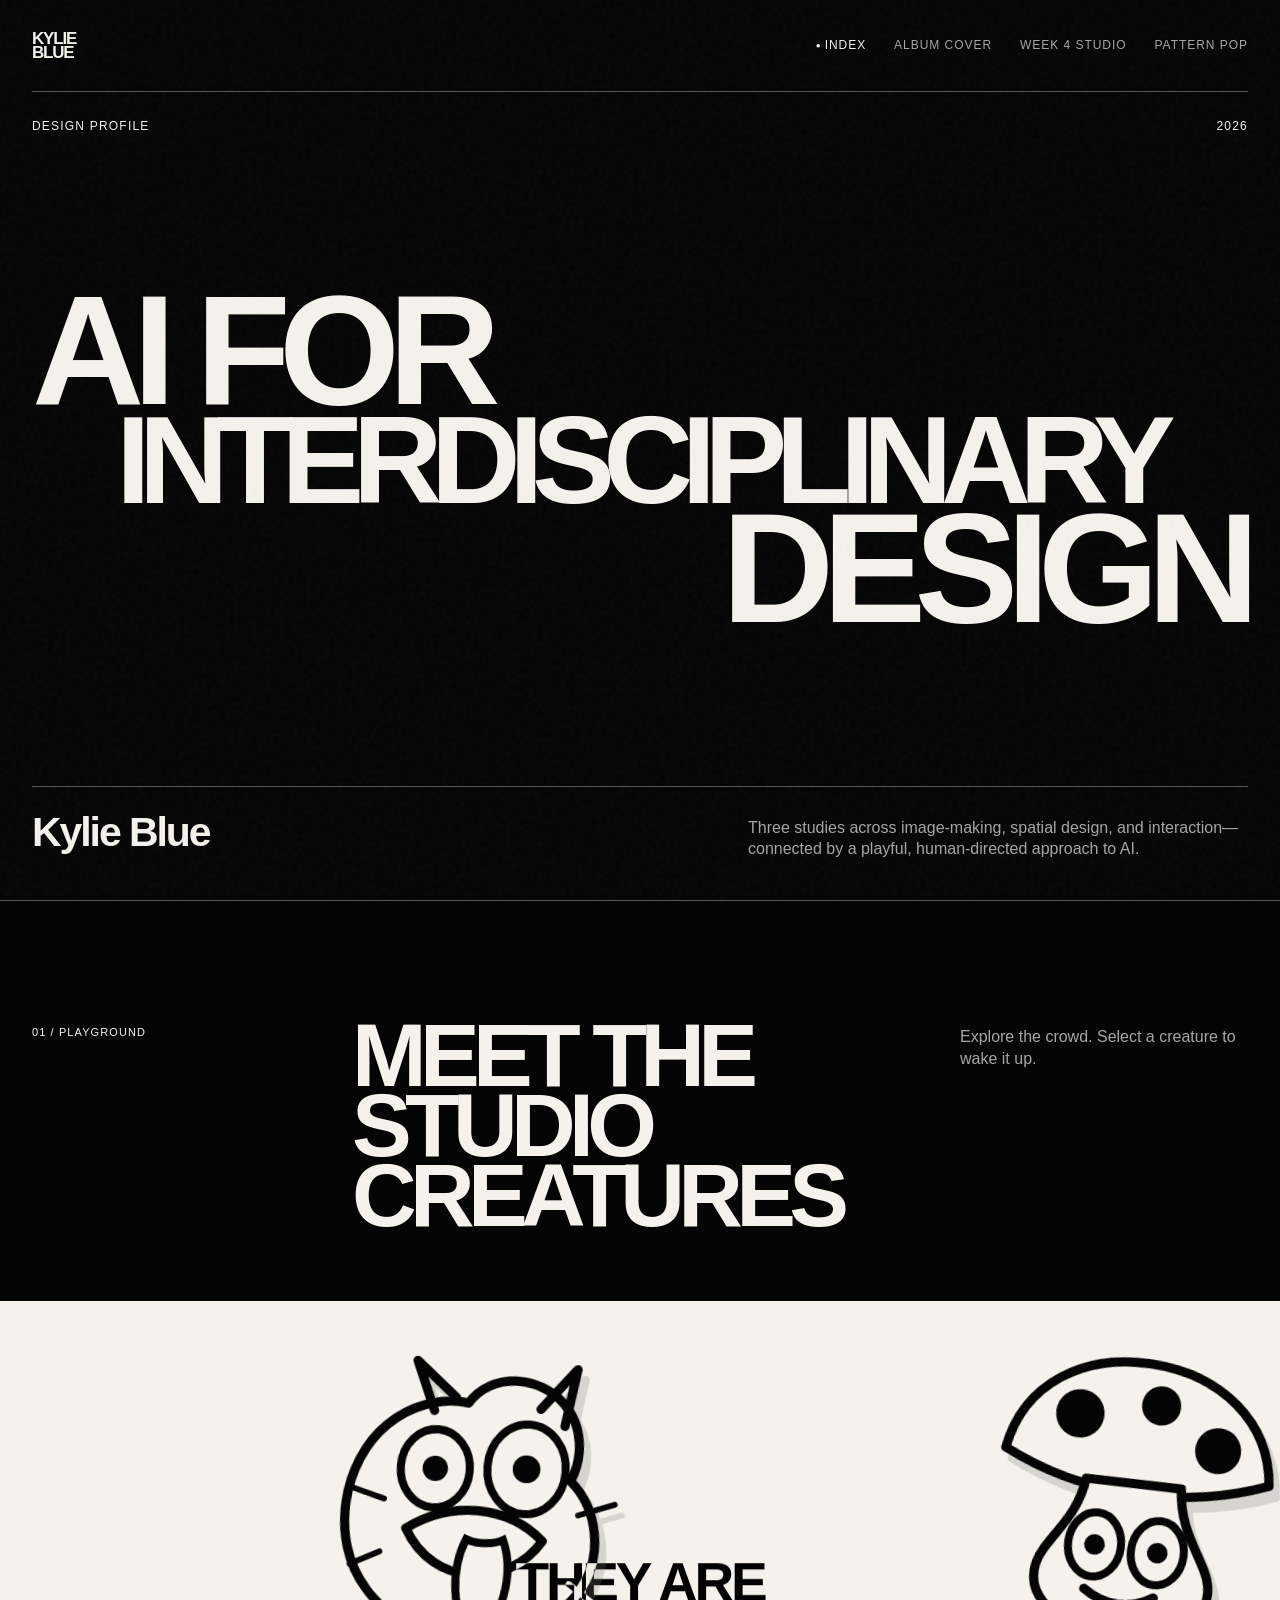
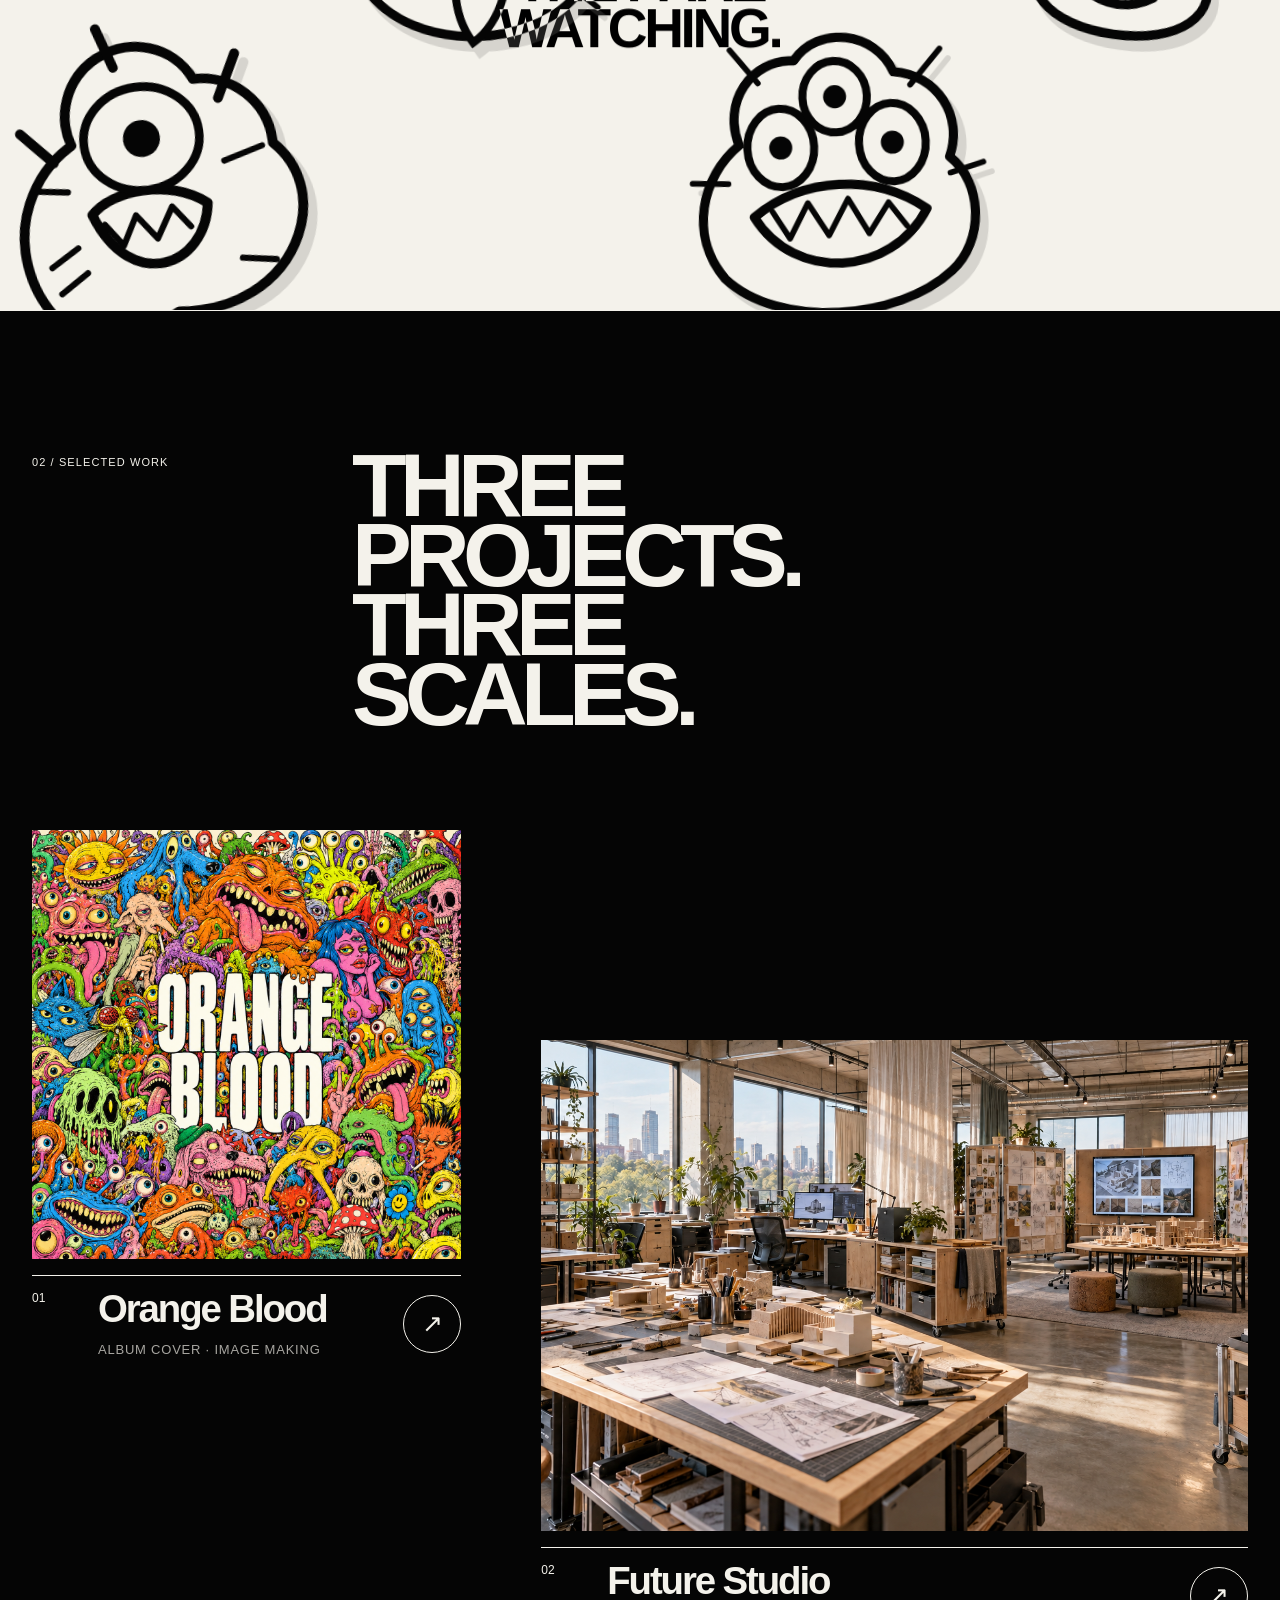
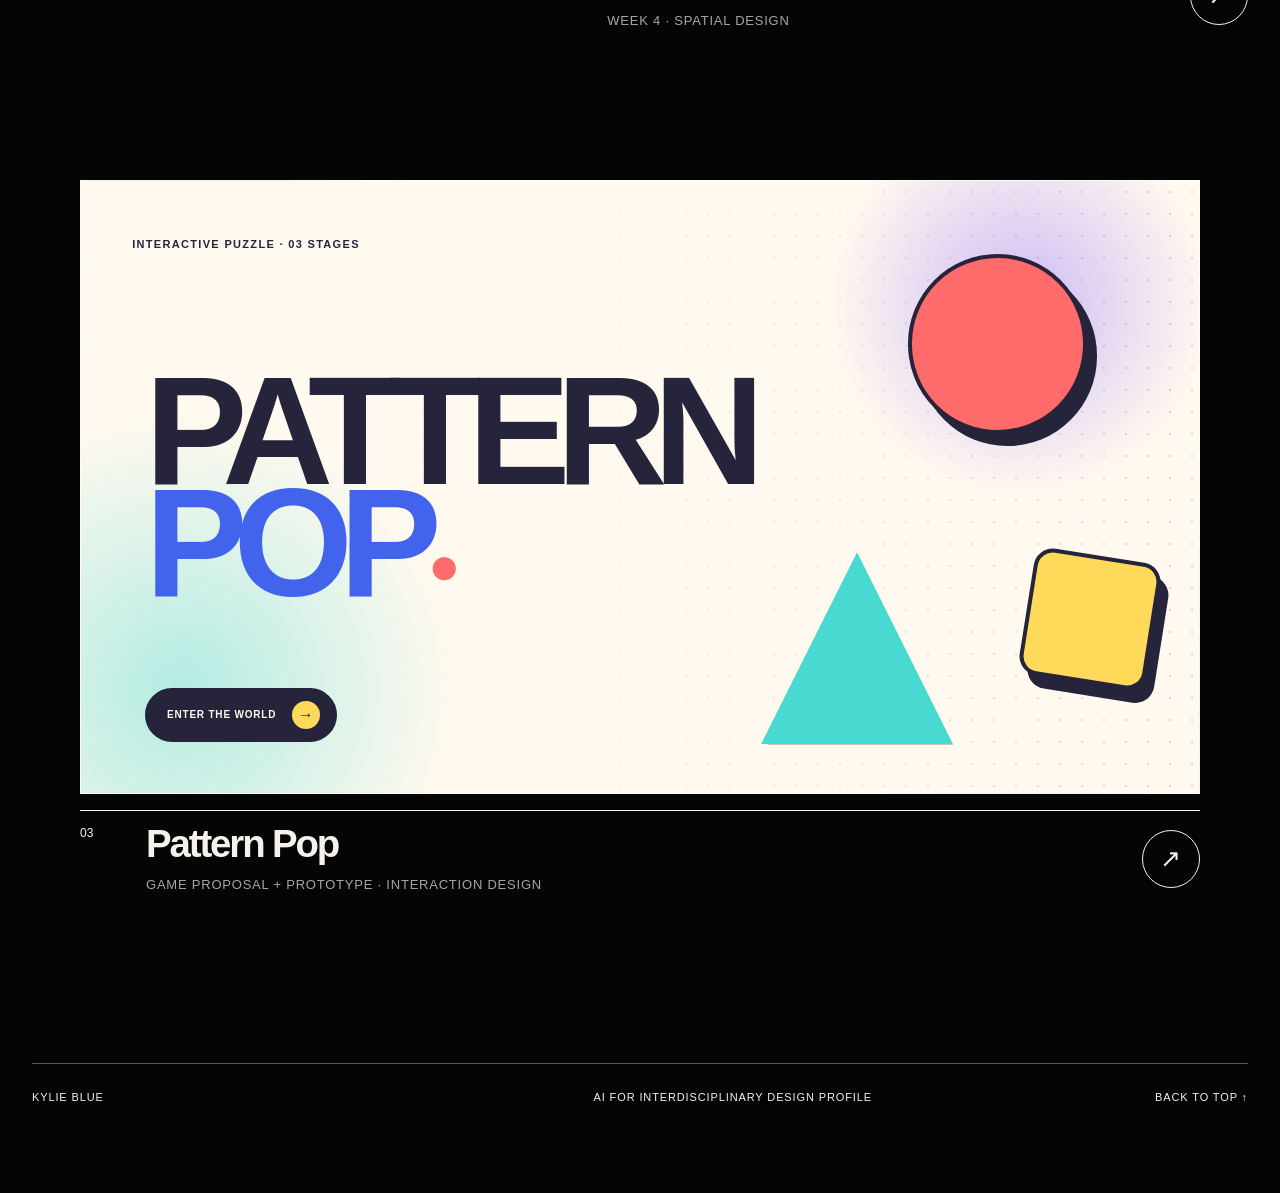
==== index.html @ bd8d3dbe "Publish portfolio website" ====
<!doctype html>
<html lang="en">
  <head>
    <meta charset="UTF-8" />
    <meta name="viewport" content="width=device-width, initial-scale=1.0" />
    <meta name="description" content="Kylie Blue — AI for Interdisciplinary Design Profile." />
    <title>Kylie Blue — AI for Interdisciplinary Design Profile</title>
    <link rel="stylesheet" href="styles.css" />
    <script src="script.js" defer></script>
  </head>
  <body class="home-page">
    <a class="skip-link" href="#main">Skip to content</a>
    <header class="site-header">
      <a class="wordmark" href="index.html" aria-label="Kylie Blue, home">
        <span>KYLIE</span><span>BLUE</span>
      </a>
      <nav class="site-nav" aria-label="Primary navigation">
        <a class="active" href="index.html">Index</a>
        <a href="album.html">Album cover</a>
        <a href="studio.html">Week 4 studio</a>
        <a href="pattern-pop/proposal.html">Pattern Pop</a>
      </nav>
    </header>

    <main id="main">
      <section class="home-hero page-shell" aria-labelledby="home-title">
        <div class="eyebrow"><span>Design profile</span><span>2026</span></div>
        <h1 id="home-title">
          <span>AI FOR</span>
          <span>INTERDISCIPLINARY</span>
          <span>DESIGN</span>
        </h1>
        <div class="hero-footer">
          <p class="display-name">Kylie Blue</p>
          <p class="hero-intro">Three studies across image-making, spatial design, and interaction—connected by a playful, human-directed approach to AI.</p>
        </div>
      </section>

      <section class="monster-section" aria-labelledby="monster-title">
        <div class="section-heading page-shell">
          <p class="section-number">01 / PLAYGROUND</p>
          <h2 id="monster-title">MEET THE<br />STUDIO CREATURES</h2>
          <p>Explore the crowd. Select a creature to wake it up.</p>
        </div>

        <div class="monster-stage" data-monster-stage>
          <p class="monster-message" aria-live="polite">THEY ARE WATCHING.</p>

          <button class="monster monster-one" type="button" data-message="COLOR LIVES INSIDE THE WORK." aria-label="Wake the one-eyed shaggy monster">
            <svg viewBox="0 0 280 290" role="img" aria-hidden="true">
              <path class="monster-fill" d="M52 251c-19-26-24-64-9-95 9-18 20-31 40-42-8-25 3-54 29-67 29-14 64-2 76 27 31 0 58 26 57 60 19 20 24 49 10 77-19 38-62 54-104 48-37 19-76 15-99-8Z"/>
              <path class="monster-line" d="M52 251c-19-26-24-64-9-95 9-18 20-31 40-42-8-25 3-54 29-67 29-14 64-2 76 27 31 0 58 26 57 60 19 20 24 49 10 77-19 38-62 54-104 48-37 19-76 15-99-8Z"/>
              <path class="monster-line" d="M67 126 43 99M206 92l18-34M125 56 115 23M92 172c18-18 66-21 94 3-8 50-71 66-94-3Z"/>
              <ellipse class="eye-white" cx="140" cy="116" rx="47" ry="42"/>
              <circle class="eye-pupil" cx="140" cy="116" r="15"/>
              <path class="monster-line teeth" d="m101 181 13 19 13-23 15 21 15-24 13 18"/>
              <path class="monster-line texture" d="m54 210 23-13m-18 35 23-14m126 5 27 5M75 151l-24-4m153-4 32-8"/>
            </svg>
          </button>

          <button class="monster monster-two" type="button" data-message="THE DESIGNER STILL DECIDES." aria-label="Wake the long-tongued monster">
            <svg viewBox="0 0 300 300" role="img" aria-hidden="true">
              <path class="monster-fill" d="M58 236c-36-40-29-109 6-143 18-18 44-28 69-25 17-28 59-30 83-6 18 18 20 45 11 66 26 22 34 63 16 94-31 53-139 69-185 14Z"/>
              <path class="monster-line" d="M58 236c-36-40-29-109 6-143 18-18 44-28 69-25 17-28 59-30 83-6 18 18 20 45 11 66 26 22 34 63 16 94-31 53-139 69-185 14Z"/>
              <path class="monster-line" d="M104 77 86 35l36 29M196 68l29-37-7 50"/>
              <ellipse class="eye-white" cx="109" cy="127" rx="30" ry="34"/>
              <ellipse class="eye-white" cx="188" cy="121" rx="34" ry="39"/>
              <circle class="eye-pupil" cx="109" cy="127" r="11"/>
              <circle class="eye-pupil" cx="188" cy="121" r="12"/>
              <path class="monster-line" d="M88 181c38-28 87-27 119 1-25 43-91 49-119-1Z"/>
              <path class="tongue" d="M141 186c10 4 25 2 32-2 13 29 5 71-18 91-22-24-25-62-14-89Z"/>
              <path class="monster-line texture" d="m67 157-27-7m196 7 31-12M67 203l-25 13m191 1 27 18"/>
            </svg>
          </button>

          <button class="monster monster-three" type="button" data-message="LOOK CLOSER. THEN LOOK AGAIN." aria-label="Wake the three-eyed monster">
            <svg viewBox="0 0 300 300" role="img" aria-hidden="true">
              <path class="monster-fill" d="M47 236C17 197 31 146 65 121 52 83 79 47 116 50c23-30 72-22 86 14 38 4 59 42 45 76 28 25 26 75-3 99-49 41-153 43-197-3Z"/>
              <path class="monster-line" d="M47 236C17 197 31 146 65 121 52 83 79 47 116 50c23-30 72-22 86 14 38 4 59 42 45 76 28 25 26 75-3 99-49 41-153 43-197-3Z"/>
              <ellipse class="eye-white" cx="101" cy="125" rx="29" ry="34"/>
              <ellipse class="eye-white" cx="198" cy="125" rx="29" ry="34"/>
              <ellipse class="eye-white" cx="150" cy="83" rx="28" ry="31"/>
              <circle class="eye-pupil" cx="101" cy="125" r="10"/>
              <circle class="eye-pupil" cx="198" cy="125" r="10"/>
              <circle class="eye-pupil" cx="150" cy="83" r="10"/>
              <path class="monster-line" d="M75 184c44-33 106-33 150 0-34 58-118 58-150 0Z"/>
              <path class="monster-line teeth" d="m91 180 14 24 17-30 17 29 18-31 17 31 18-26 15 21"/>
              <path class="monster-line texture" d="m54 154-31-2m224 2 29-8M84 68 61 38m155 38 27-30"/>
            </svg>
          </button>

          <button class="monster monster-four" type="button" data-message="MAKE ROOM FOR STRANGE IDEAS." aria-label="Wake the smiling mushroom monster">
            <svg viewBox="0 0 300 300" role="img" aria-hidden="true">
              <path class="monster-fill" d="M35 126C43 68 92 36 151 37c60 1 108 35 115 91-40 17-80 23-116 22-40 1-77-7-115-24Z"/>
              <path class="monster-line" d="M35 126C43 68 92 36 151 37c60 1 108 35 115 91-40 17-80 23-116 22-40 1-77-7-115-24Z"/>
              <path class="monster-fill" d="M108 143c-3 30-17 45-28 65-20 37 13 66 70 66s91-29 70-66c-12-21-26-37-29-67Z"/>
              <path class="monster-line" d="M108 143c-3 30-17 45-28 65-20 37 13 66 70 66s91-29 70-66c-12-21-26-37-29-67Z"/>
              <ellipse class="eye-white" cx="123" cy="199" rx="23" ry="28"/>
              <ellipse class="eye-white" cx="178" cy="199" rx="23" ry="28"/>
              <circle class="eye-pupil" cx="123" cy="199" r="9"/>
              <circle class="eye-pupil" cx="178" cy="199" r="9"/>
              <path class="monster-line" d="M119 238c20 13 42 13 61 0"/>
              <circle class="spot" cx="95" cy="88" r="21"/><circle class="spot" cx="164" cy="72" r="17"/><circle class="spot" cx="218" cy="104" r="20"/>
            </svg>
          </button>
        </div>
      </section>

      <section class="projects-section page-shell" aria-labelledby="projects-title">
        <div class="section-heading projects-heading">
          <p class="section-number">02 / SELECTED WORK</p>
          <h2 id="projects-title">THREE PROJECTS.<br />THREE SCALES.</h2>
        </div>

        <div class="project-list">
          <a class="project-card album-card" href="album.html">
            <div class="project-image-wrap square">
              <img src="orange-blood-album-cover.png" alt="Orange Blood album cover filled with colorful illustrated monsters" />
            </div>
            <div class="project-meta">
              <span>01</span>
              <h3>Orange Blood</h3>
              <p>Album cover · Image making</p>
              <span class="round-arrow" aria-hidden="true">↗</span>
            </div>
          </a>

          <a class="project-card studio-card" href="studio.html">
            <div class="project-image-wrap landscape">
              <img src="future-space/renders/05_future_studio_concept-no-people.png" alt="Sunlit interdisciplinary design studio with worktables, models, and movable boards" />
            </div>
            <div class="project-meta">
              <span>02</span>
              <h3>Future Studio</h3>
              <p>Week 4 · Spatial design</p>
              <span class="round-arrow" aria-hidden="true">↗</span>
            </div>
          </a>

          <a class="project-card pattern-card" href="pattern-pop/proposal.html">
            <div class="project-image-wrap pattern-preview" role="img" aria-label="Pattern Pop browser game with colorful geometric shapes">
              <span class="preview-kicker">Interactive puzzle · 03 stages</span>
              <strong><span>PATTERN</span><span>POP<i>●</i></span></strong>
              <span class="preview-shape preview-circle" aria-hidden="true"></span>
              <span class="preview-shape preview-triangle" aria-hidden="true"></span>
              <span class="preview-shape preview-square" aria-hidden="true"></span>
              <span class="preview-enter">Enter the world <i aria-hidden="true">→</i></span>
            </div>
            <div class="project-meta">
              <span>03</span>
              <h3>Pattern Pop</h3>
              <p>Game proposal + prototype · Interaction design</p>
              <span class="round-arrow" aria-hidden="true">↗</span>
            </div>
          </a>
        </div>
      </section>
    </main>

    <footer class="site-footer page-shell">
      <p>KYLIE BLUE</p>
      <p>AI FOR INTERDISCIPLINARY DESIGN PROFILE</p>
      <a href="#main">BACK TO TOP ↑</a>
    </footer>
  </body>
</html>
---- styles.css ----
:root {
  --black: #050505;
  --white: #f4f2eb;
  --line: rgba(244, 242, 235, 0.35);
  --muted: rgba(244, 242, 235, 0.68);
  --page: min(1500px, calc(100vw - 64px));
  --ease: cubic-bezier(0.22, 1, 0.36, 1);
}

* { box-sizing: border-box; }
html { scroll-behavior: smooth; background: var(--black); }
body {
  margin: 0;
  background: var(--black);
  color: var(--white);
  font-family: Arial, Helvetica, sans-serif;
  font-size: 16px;
  line-height: 1.35;
  overflow-x: hidden;
}
body::before {
  content: "";
  position: fixed;
  inset: 0;
  opacity: 0.05;
  pointer-events: none;
  z-index: 100;
  background-image: url("data:image/svg+xml,%3Csvg viewBox='0 0 220 220' xmlns='http://www.w3.org/2000/svg'%3E%3Cfilter id='n'%3E%3CfeTurbulence type='fractalNoise' baseFrequency='.9' numOctaves='3' stitchTiles='stitch'/%3E%3C/filter%3E%3Crect width='100%25' height='100%25' filter='url(%23n)' opacity='.7'/%3E%3C/svg%3E");
}
img, video { display: block; width: 100%; }
a { color: inherit; }
button { font: inherit; }
figure { margin: 0; }
.page-shell { width: var(--page); margin-inline: auto; }
.skip-link { position: fixed; left: 12px; top: -80px; background: var(--white); color: var(--black); padding: 12px 16px; z-index: 1000; }
.skip-link:focus { top: 12px; }

.site-header {
  position: relative;
  z-index: 20;
  width: var(--page);
  margin: 0 auto;
  min-height: 92px;
  display: flex;
  align-items: center;
  justify-content: space-between;
  border-bottom: 1px solid var(--line);
}
.wordmark { display: inline-flex; flex-direction: column; font-size: 17px; line-height: 0.78; font-weight: 900; letter-spacing: -0.07em; text-decoration: none; }
.site-nav { display: flex; gap: 28px; }
.site-nav a { color: var(--muted); font-size: 12px; letter-spacing: 0.08em; text-transform: uppercase; text-decoration: none; transition: color 180ms ease; }
.site-nav a:hover, .site-nav a:focus-visible, .site-nav a.active { color: var(--white); }
.site-nav a.active::before { content: "● "; font-size: 8px; vertical-align: 1px; }

.eyebrow { display: flex; justify-content: space-between; font-size: 12px; letter-spacing: 0.1em; text-transform: uppercase; }
.home-hero { min-height: calc(100vh - 92px); padding: 26px 0 40px; display: flex; flex-direction: column; justify-content: space-between; }
.home-hero h1, .project-hero h1, .section-heading h2, .project-text h2 {
  font-family: "Arial Narrow", "Helvetica Neue", Arial, sans-serif;
  font-stretch: condensed;
  font-weight: 900;
  letter-spacing: -0.075em;
  line-height: 0.78;
  margin: 0;
  text-transform: uppercase;
}
.home-hero h1 { font-size: clamp(74px, 12.15vw, 186px); margin: auto 0; }
.home-hero h1 span { display: block; }
.home-hero h1 span:nth-child(2) { font-size: .80em; text-align: center; }
.home-hero h1 span:nth-child(3) { text-align: right; }
.hero-footer { display: grid; grid-template-columns: 1fr 1fr; align-items: end; gap: 32px; border-top: 1px solid var(--line); padding-top: 18px; }
.display-name { margin: 0; font-size: clamp(29px, 3.2vw, 52px); font-weight: 700; letter-spacing: -0.05em; }
.hero-intro { max-width: 500px; justify-self: end; margin: 0; color: var(--muted); font-size: 16px; }

.monster-section { border-top: 1px solid var(--line); padding-top: 120px; }
.section-heading { display: grid; grid-template-columns: 1fr 2fr 1fr; gap: 32px; align-items: start; margin-bottom: 70px; }
.section-number { margin: 4px 0 0; font-size: 11px; letter-spacing: 0.1em; text-transform: uppercase; }
.section-heading h2, .project-text h2 { font-size: clamp(52px, 7vw, 112px); }
.section-heading > p:last-child { color: var(--muted); margin: 5px 0 0; max-width: 280px; }
.monster-stage {
  position: relative;
  min-height: 610px;
  background: var(--white);
  color: var(--black);
  overflow: hidden;
  border-block: 1px solid var(--white);
}
.monster-message {
  position: absolute;
  z-index: 5;
  inset: 50% auto auto 50%;
  transform: translate(-50%, -50%);
  margin: 0;
  font-size: clamp(26px, 4.3vw, 70px);
  line-height: 0.85;
  max-width: 540px;
  text-align: center;
  font-weight: 900;
  letter-spacing: -0.06em;
  pointer-events: none;
  mix-blend-mode: difference;
  color: var(--white);
}
.monster {
  position: absolute;
  width: min(27vw, 360px);
  padding: 0;
  border: 0;
  background: none;
  color: var(--black);
  cursor: pointer;
  transform: translate3d(var(--monster-x, 0px), var(--monster-y, 0px), 0) rotate(var(--rot, 0deg));
  transition: transform 500ms var(--ease), filter 250ms ease;
}
.monster svg { overflow: visible; filter: drop-shadow(8px 10px 0 rgba(0,0,0,.12)); }
.monster-fill { fill: var(--white); }
.monster-line { fill: none; stroke: var(--black); stroke-width: 8; stroke-linecap: round; stroke-linejoin: round; }
.texture { stroke-width: 5; }
.teeth { stroke-width: 5; }
.eye-white { fill: var(--white); stroke: var(--black); stroke-width: 7; }
.eye-pupil { fill: var(--black); transform-box: fill-box; transform-origin: center; transform: translate(var(--pupil-x, 0px), var(--pupil-y, 0px)); transition: transform 120ms linear; }
.tongue { fill: var(--white); stroke: var(--black); stroke-width: 7; }
.spot { fill: var(--black); }
.monster:hover, .monster:focus-visible { filter: invert(1); outline: 0; transform: translate3d(var(--monster-x, 0px), calc(var(--monster-y, 0px) - 10px), 0) rotate(0); }
.monster.is-awake { animation: monster-shake 420ms ease; }
.monster-one { left: -2%; bottom: -8%; --rot: -8deg; }
.monster-two { left: 24%; top: 4%; --rot: 5deg; }
.monster-three { right: 21%; bottom: -7%; --rot: -3deg; }
.monster-four { right: -2%; top: 3%; --rot: 8deg; }
@keyframes monster-shake { 0%,100% { scale: 1; } 30% { scale: 1.08; } 60% { scale: .96; } }

.projects-section { padding-top: 140px; }
.projects-heading { margin-bottom: 100px; }
.project-list { display: grid; grid-template-columns: 0.82fr 1.35fr; gap: 80px; align-items: start; }
.project-card { display: block; text-decoration: none; }
.project-card.studio-card { margin-top: 210px; }
.project-card.pattern-card { grid-column: 1 / -1; width: min(100%, 1120px); margin: 70px auto 0; }
.project-image-wrap { overflow: hidden; background: #111; }
.project-image-wrap.square { aspect-ratio: 1; }
.project-image-wrap.landscape { aspect-ratio: 1.44; }
.project-image-wrap img { height: 100%; object-fit: cover; transition: transform 800ms var(--ease), filter 400ms ease; }
.project-card:hover img, .project-card:focus-visible img { transform: scale(1.035); }
.project-card:focus-visible { outline: 2px solid var(--white); outline-offset: 8px; }
.project-meta { display: grid; grid-template-columns: 48px 1fr auto; gap: 12px 18px; align-items: center; border-top: 1px solid var(--white); padding-top: 14px; margin-top: 16px; }
.project-meta > span:first-child { grid-row: span 2; align-self: start; font-size: 12px; }
.project-meta h3 { margin: 0; font-size: clamp(26px, 3vw, 48px); letter-spacing: -0.055em; line-height: 1; }
.project-meta p { grid-column: 2; margin: 0; color: var(--muted); font-size: 13px; text-transform: uppercase; letter-spacing: .06em; }
.round-arrow { grid-column: 3; grid-row: 1 / 3; display: grid; place-items: center; width: 58px; height: 58px; border: 1px solid var(--white); border-radius: 50%; font-size: 25px; transition: background 180ms, color 180ms; }
.project-card:hover .round-arrow { background: var(--white); color: var(--black); }
.pattern-preview {
  position: relative;
  min-height: clamp(390px, 48vw, 650px);
  padding: clamp(28px, 4vw, 62px);
  color: #25243a;
  background:
    radial-gradient(circle at 84% 20%, rgba(185, 160, 248, .7), transparent 18%),
    radial-gradient(circle at 9% 83%, rgba(72, 218, 208, .42), transparent 24%),
    #fff9ef;
  border: 1px solid rgba(255,255,255,.4);
  isolation: isolate;
}
.pattern-preview::after { content: ""; position: absolute; inset: 0; z-index: -1; opacity: .16; background-image: radial-gradient(#25243a 1.5px, transparent 1.5px); background-size: 22px 22px; mask-image: linear-gradient(90deg, transparent 25%, #000 100%); }
.preview-kicker { position: relative; z-index: 2; font-size: 11px; font-weight: 800; letter-spacing: .12em; text-transform: uppercase; }
.pattern-preview strong { position: absolute; z-index: 2; left: clamp(28px, 5vw, 72px); top: 50%; transform: translateY(-50%); font-family: "Arial Narrow", "Helvetica Neue", Arial, sans-serif; font-size: clamp(74px, 12vw, 180px); font-weight: 900; letter-spacing: -.09em; line-height: .73; }
.pattern-preview strong span { display: block; }
.pattern-preview strong span:last-child { color: #4263eb; }
.pattern-preview strong i { color: #ff6b6b; font-size: .35em; font-style: normal; vertical-align: .22em; }
.preview-shape { position: absolute; display: block; border: 4px solid #25243a; box-shadow: 10px 12px 0 #25243a; transition: transform 600ms var(--ease); }
.preview-circle { width: clamp(90px, 14vw, 185px); aspect-ratio: 1; right: 10%; top: 12%; border-radius: 50%; background: #ff6b6b; }
.preview-triangle { width: clamp(100px, 15vw, 200px); aspect-ratio: 1; right: 22%; bottom: 8%; border: 0; background: #48dad0; clip-path: polygon(50% 0, 100% 100%, 0 100%); filter: drop-shadow(7px 9px 0 #25243a); box-shadow: none; }
.preview-square { width: clamp(72px, 10vw, 135px); aspect-ratio: 1; right: 4%; bottom: 18%; border-radius: 15%; background: #ffd95a; transform: rotate(9deg); }
.preview-enter { position: absolute; z-index: 3; left: clamp(28px, 5vw, 72px); bottom: clamp(24px, 4vw, 58px); display: flex; align-items: center; gap: 16px; padding: 11px 15px 11px 20px; border: 2px solid #25243a; border-radius: 99px; color: #fff9ef; background: #25243a; font-size: 10px; font-weight: 900; letter-spacing: .08em; text-transform: uppercase; }
.preview-enter i { display: grid; place-items: center; width: 28px; height: 28px; border-radius: 50%; color: #25243a; background: #ffd95a; font-size: 16px; font-style: normal; }
.pattern-card:hover .preview-circle { transform: translate(-8px, 10px) rotate(-7deg); }
.pattern-card:hover .preview-triangle { transform: translate(10px, -10px) rotate(5deg); }
.pattern-card:hover .preview-square { transform: translate(-8px, -8px) rotate(16deg); }

.site-footer { margin-top: 170px; min-height: 130px; padding: 26px 0; border-top: 1px solid var(--line); display: grid; grid-template-columns: 1fr 1fr auto; gap: 24px; font-size: 11px; letter-spacing: .08em; text-transform: uppercase; }
.site-footer p { margin: 0; }
.site-footer a { text-decoration: none; }

/* Project pages */
.project-hero { min-height: 760px; padding: 26px 0 55px; display: grid; grid-template-columns: 1fr 1fr; grid-template-rows: auto 1fr auto; gap: 30px; }
.project-hero .eyebrow { grid-column: 1 / -1; }
.project-hero h1 { grid-column: 1 / -1; align-self: center; font-size: clamp(100px, 16.8vw, 260px); }
.project-summary { grid-column: 2; display: grid; grid-template-columns: .8fr 1.4fr; gap: 28px; border-top: 1px solid var(--line); padding-top: 15px; }
.project-summary p { margin: 0; }
.project-kicker { font-size: 11px; text-transform: uppercase; letter-spacing: .09em; }
.project-summary p:last-child { color: var(--muted); }
.full-artwork { width: min(100%, 1320px); margin: 0 auto; }
.full-artwork img { width: 100%; max-height: 90vh; object-fit: contain; background: #111; }
figcaption { display: flex; justify-content: space-between; gap: 20px; padding-top: 12px; font-size: 11px; text-transform: uppercase; letter-spacing: .08em; color: var(--muted); }
.full-artwork figcaption { padding-block: 15px; }
.project-text { padding-top: 180px; display: grid; grid-template-columns: 1fr 3fr; column-gap: 32px; }
.project-text h2 { grid-column: 2; }
.text-columns { grid-column: 2; margin-top: 55px; display: grid; grid-template-columns: 1fr 1fr; gap: 50px; max-width: 850px; }
.text-columns p { margin: 0; color: var(--muted); font-size: clamp(16px, 1.3vw, 20px); }
.process-section { padding-top: 180px; }
.process-grid { display: grid; grid-template-columns: 1fr 1fr; gap: 36px; }
.process-main:nth-child(2) { margin-top: 160px; }
.process-main img { aspect-ratio: 1; object-fit: cover; }
.detail-section { padding-top: 190px; }
.detail-strip { display: grid; grid-template-columns: repeat(3, 1fr); height: min(72vw, 950px); }
.detail-crop { overflow: hidden; }
.detail-crop img { width: 210%; height: 100%; object-fit: cover; max-width: none; }
.detail-one img { object-position: 10% center; }
.detail-two img { transform: translateX(-26%); object-position: center; }
.detail-three img { transform: translateX(-52%); object-position: 92% center; }
.next-project { width: var(--page); min-height: 280px; margin: 160px auto 0; padding: 32px 0; display: grid; grid-template-columns: 1fr 4fr auto; gap: 25px; align-items: center; border-block: 1px solid var(--white); text-decoration: none; }
.next-project > span:first-child { align-self: start; font-size: 11px; text-transform: uppercase; letter-spacing: .08em; }
.next-project strong { font-size: clamp(48px, 8vw, 125px); line-height: .8; letter-spacing: -.07em; }
.next-project > span:last-child { font-size: 50px; transition: transform 250ms var(--ease); }
.next-project:hover > span:last-child { transform: translate(8px, -8px); }

/* Studio */
.studio-hero-image img { min-height: 70vh; object-fit: cover; }
.studio-hero-image figcaption { width: var(--page); margin-inline: auto; }
.hinge-section { padding-top: 10px; }
.hinge-section .project-text { width: 100%; }
.wide-figure { margin-top: 100px; }
.wide-figure img { background: #111; }
.drawing-section, .environment-section, .studio-in-use, .walkthrough-section { padding-top: 190px; }
.drawing-grid { display: grid; grid-template-columns: 1fr 1fr; gap: 70px 32px; }
.drawing-plan { grid-column: 1 / -1; width: 72%; }
.drawing img { background: #111; }
.environment-gallery { display: grid; grid-template-columns: 1.35fr 1fr; gap: 24px; width: var(--page); margin: 0 auto; }
.environment-large { grid-row: span 2; }
.environment-large img { height: 100%; object-fit: cover; }
.environment-small img { aspect-ratio: 1.55; object-fit: cover; }
.environment-gallery figcaption { padding-inline: 2px; }
.video-frame { border: 1px solid var(--line); padding: 14px; }
.video-frame video { aspect-ratio: 16 / 9; background: #111; }
.video-meta { display: flex; justify-content: space-between; padding: 13px 2px 0; color: var(--muted); font-size: 11px; text-transform: uppercase; letter-spacing: .08em; }
.decision-statement { margin-top: 180px; border-block: 1px solid var(--white); padding: 35px 0; }
.decision-statement p { margin: 0; font-size: clamp(54px, 9.5vw, 148px); font-weight: 900; line-height: .82; letter-spacing: -.075em; }
.decision-statement p:last-child { text-align: right; }

.reveal { opacity: 0; transform: translateY(40px); transition: opacity 800ms var(--ease), transform 800ms var(--ease); }
.reveal.is-visible { opacity: 1; transform: translateY(0); }

@media (max-width: 900px) {
  :root { --page: calc(100vw - 32px); }
  .site-header { min-height: 76px; }
  .site-nav { gap: 14px; }
  .site-nav a { font-size: 10px; }
  .home-hero { min-height: calc(100svh - 76px); }
  .hero-footer { grid-template-columns: 1fr; }
  .hero-intro { justify-self: start; }
  .section-heading { grid-template-columns: 1fr 3fr; }
  .section-heading > p:last-child { grid-column: 2; }
  .monster-stage { min-height: 550px; }
  .monster { width: 40vw; }
  .monster-one { left: -8%; }
  .monster-two { left: 18%; }
  .monster-three { right: 17%; }
  .monster-four { right: -8%; }
  .project-list { grid-template-columns: 1fr; gap: 95px; }
  .project-card { width: min(100%, 680px); }
  .project-card.studio-card { margin-top: 0; margin-left: auto; }
  .project-card.pattern-card { grid-column: auto; width: min(100%, 680px); margin: 0 auto; }
  .project-hero { min-height: 660px; }
  .project-summary { grid-column: 1 / -1; width: 65%; margin-left: auto; }
  .project-text { grid-template-columns: 1fr 3fr; }
  .detail-strip { height: 90vw; }
  .drawing-plan { width: 100%; }
  .environment-gallery { grid-template-columns: 1fr; }
  .environment-large { grid-row: auto; }
  .environment-large img { height: auto; }
}

@media (max-width: 600px) {
  .site-header { align-items: flex-start; padding-top: 18px; }
  .site-nav { display: grid; grid-template-columns: auto auto; gap: 4px 14px; text-align: right; }
  .site-nav a:first-child { grid-column: 1 / -1; }
  .home-hero h1 { font-size: clamp(55px, 17vw, 96px); }
  .home-hero h1 span:nth-child(2) { font-size: .52em; letter-spacing: -0.055em; }
  .monster-section, .projects-section { padding-top: 90px; }
  .section-heading { grid-template-columns: 1fr; gap: 20px; margin-bottom: 42px; }
  .section-heading h2, .section-heading > p:last-child { grid-column: auto; }
  .monster-stage { min-height: 660px; }
  .monster { width: 55vw; }
  .monster-one { left: -15%; bottom: -2%; }
  .monster-two { left: -2%; top: 2%; }
  .monster-three { right: -13%; bottom: 4%; }
  .monster-four { right: -8%; top: 7%; }
  .monster-message { max-width: 250px; }
  .projects-heading { margin-bottom: 55px; }
  .pattern-preview { min-height: 480px; }
  .pattern-preview strong { top: 42%; }
  .preview-circle { right: 2%; top: 7%; }
  .preview-triangle { right: 23%; bottom: 10%; }
  .preview-square { right: 3%; bottom: 18%; }
  .project-meta { grid-template-columns: 36px 1fr auto; }
  .round-arrow { width: 46px; height: 46px; }
  .site-footer { grid-template-columns: 1fr auto; }
  .site-footer p:nth-child(2) { display: none; }
  .project-hero { min-height: 560px; grid-template-columns: 1fr; }
  .project-hero h1 { font-size: clamp(76px, 25vw, 142px); }
  .project-summary { width: 100%; grid-column: 1; grid-template-columns: 1fr 2fr; }
  .project-text { padding-top: 110px; grid-template-columns: 1fr; }
  .project-text h2, .text-columns { grid-column: 1; }
  .project-text h2 { margin-top: 24px; }
  .text-columns { grid-template-columns: 1fr; gap: 22px; margin-top: 35px; }
  .process-section, .detail-section, .drawing-section, .environment-section, .studio-in-use, .walkthrough-section { padding-top: 120px; }
  .process-grid { grid-template-columns: 1fr; }
  .process-main:nth-child(2) { margin-top: 30px; }
  .detail-strip { grid-template-columns: 1fr; height: auto; }
  .detail-crop { height: 95vw; }
  .detail-crop img { width: 180%; }
  .detail-two img, .detail-three img { transform: none; }
  .detail-two img { object-position: center; }
  .detail-three img { object-position: right center; }
  .next-project { min-height: 210px; grid-template-columns: 1fr auto; }
  .next-project > span:first-child { grid-column: 1 / -1; }
  .next-project strong { font-size: 13vw; }
  .studio-hero-image img { min-height: 48vh; }
  .drawing-grid { grid-template-columns: 1fr; gap: 50px; }
  .drawing-plan { grid-column: auto; }
  .wide-figure { margin-top: 60px; }
  .environment-gallery { gap: 44px; }
  .video-frame { padding: 6px; }
  .decision-statement { margin-top: 120px; }
}

@media (prefers-reduced-motion: reduce) {
  html { scroll-behavior: auto; }
  *, *::before, *::after { animation-duration: .01ms !important; animation-iteration-count: 1 !important; transition-duration: .01ms !important; }
  .reveal { opacity: 1; transform: none; }
}
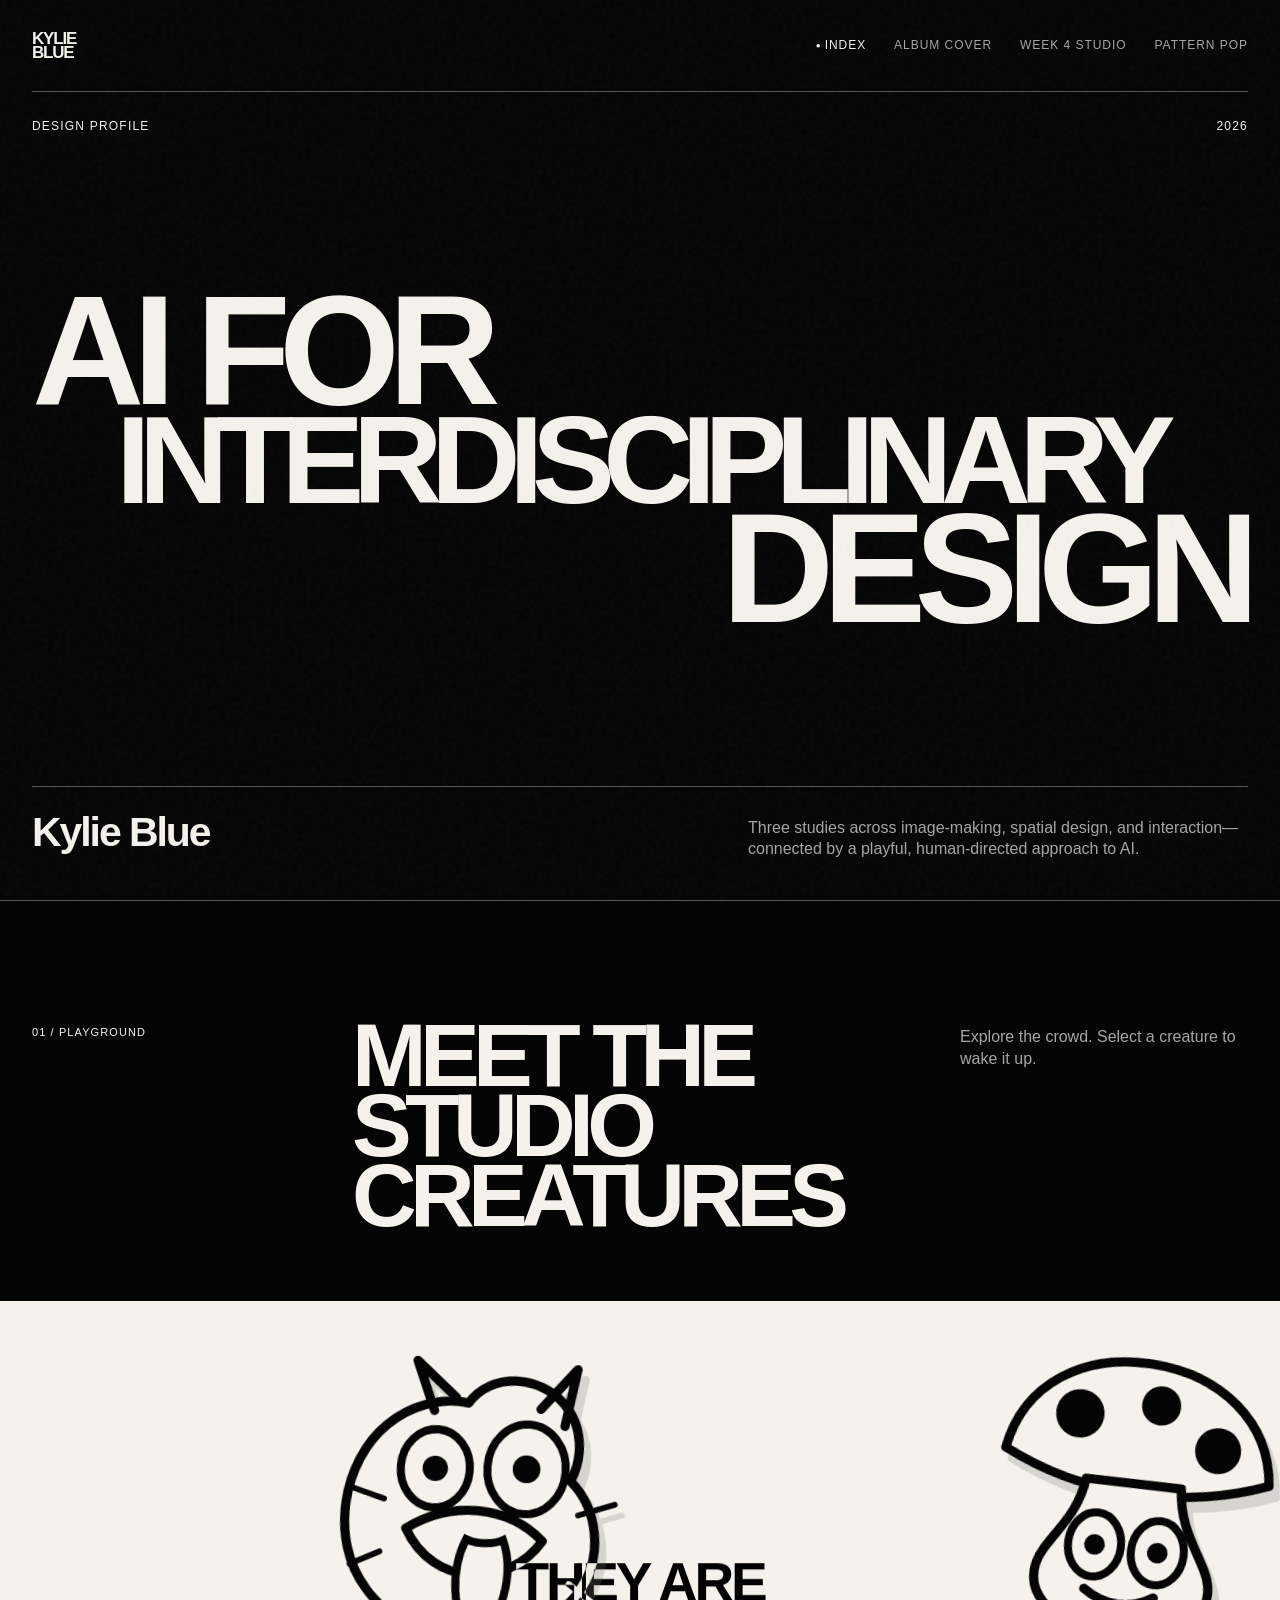
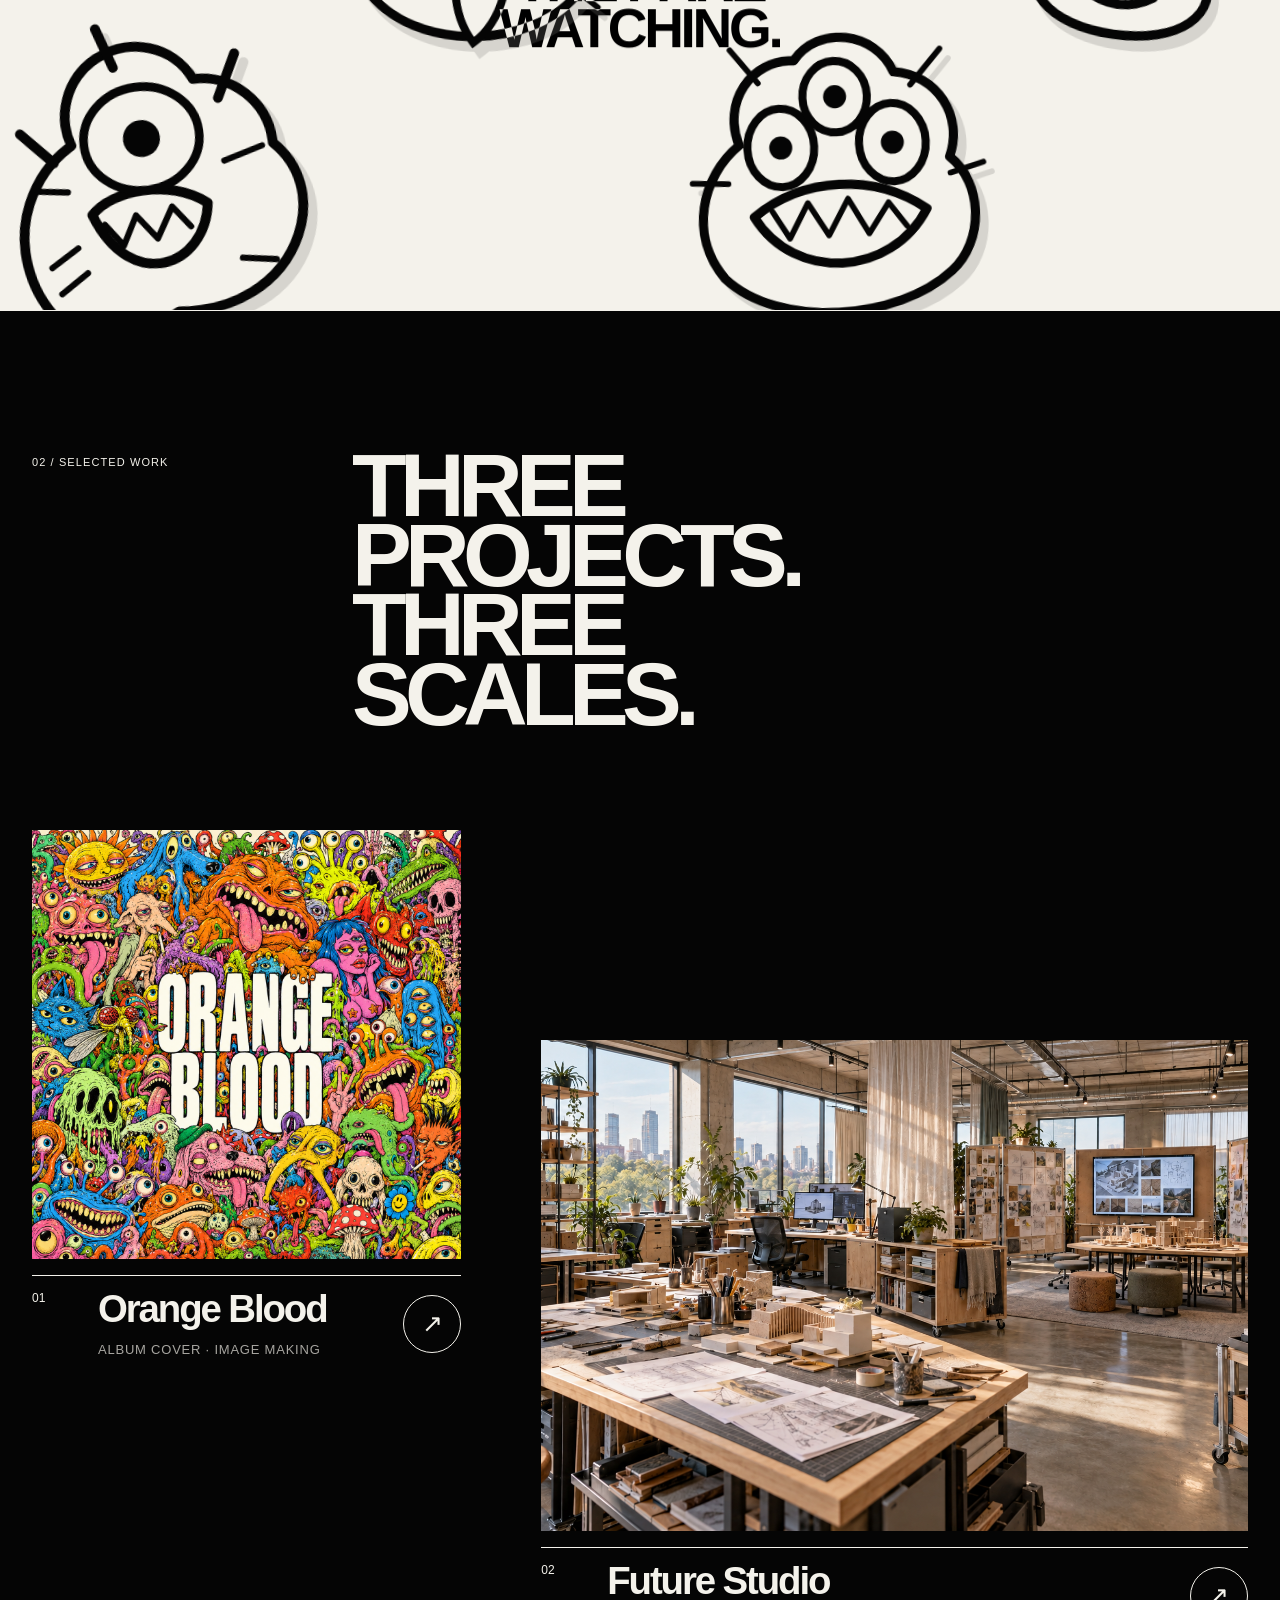
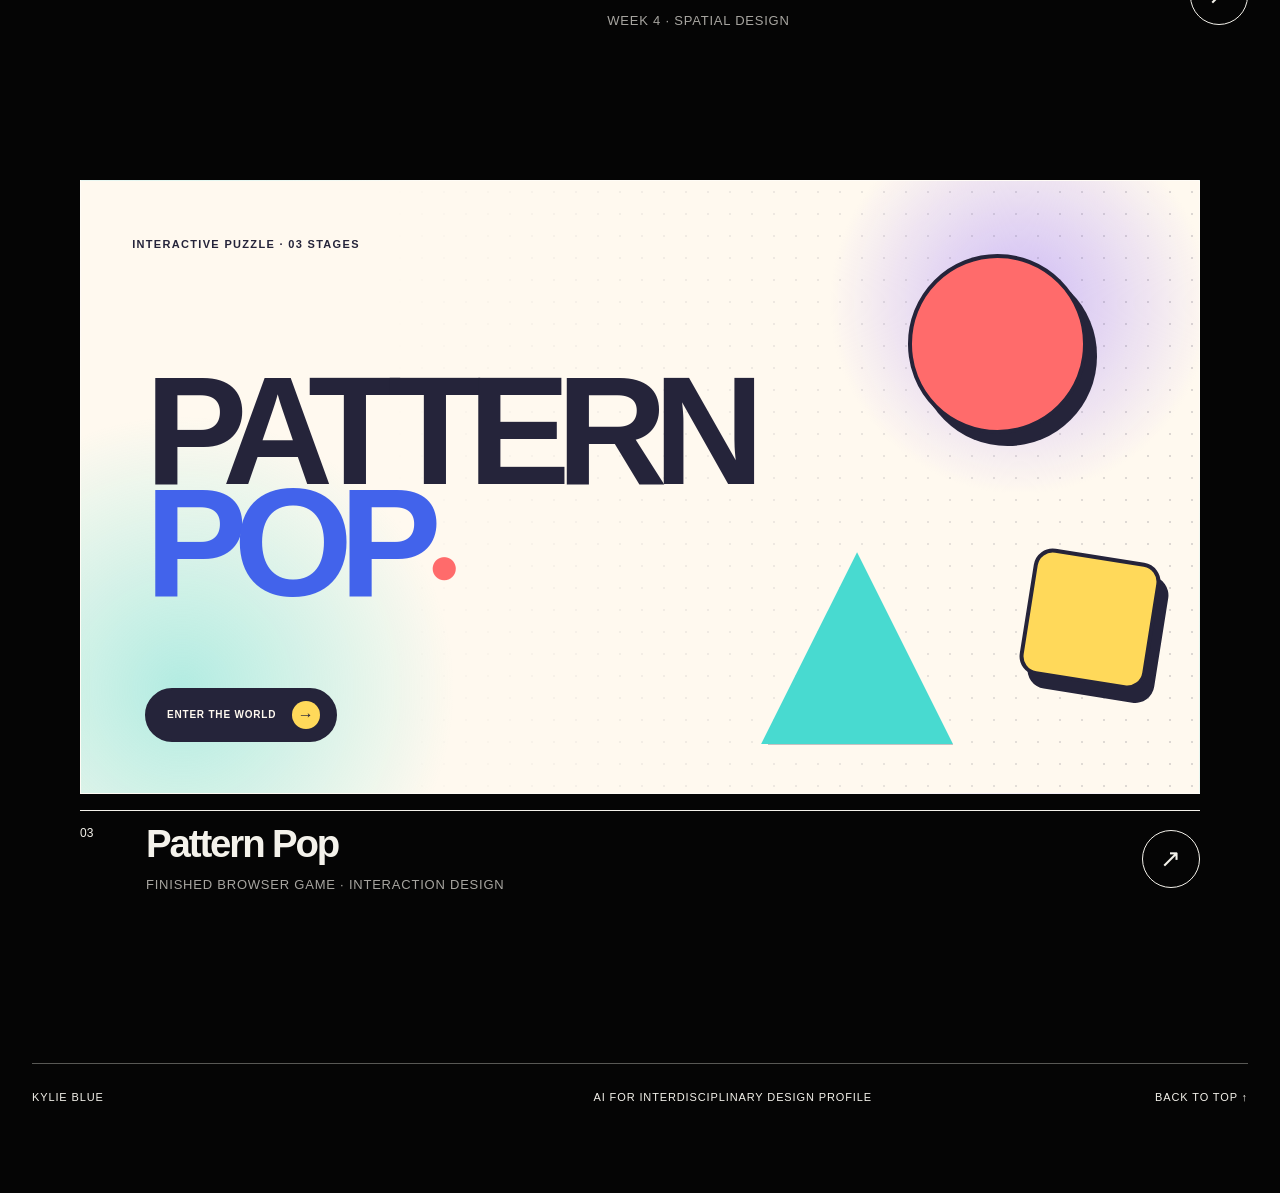
==== commit 4ea81618: "Finish Pattern Pop game and hidden ending" ====
--- a/index.html
+++ b/index.html
@@ -18,7 +18,7 @@
         <a class="active" href="index.html">Index</a>
         <a href="album.html">Album cover</a>
         <a href="studio.html">Week 4 studio</a>
-        <a href="pattern-pop/proposal.html">Pattern Pop</a>
+        <a href="pattern-pop/index.html">Pattern Pop</a>
       </nav>
     </header>
 
@@ -137,7 +137,7 @@
             </div>
           </a>
 
-          <a class="project-card pattern-card" href="pattern-pop/proposal.html">
+          <a class="project-card pattern-card" href="pattern-pop/index.html">
             <div class="project-image-wrap pattern-preview" role="img" aria-label="Pattern Pop browser game with colorful geometric shapes">
               <span class="preview-kicker">Interactive puzzle · 03 stages</span>
               <strong><span>PATTERN</span><span>POP<i>●</i></span></strong>
@@ -149,7 +149,7 @@
             <div class="project-meta">
               <span>03</span>
               <h3>Pattern Pop</h3>
-              <p>Game proposal + prototype · Interaction design</p>
+              <p>Finished browser game · Interaction design</p>
               <span class="round-arrow" aria-hidden="true">↗</span>
             </div>
           </a>
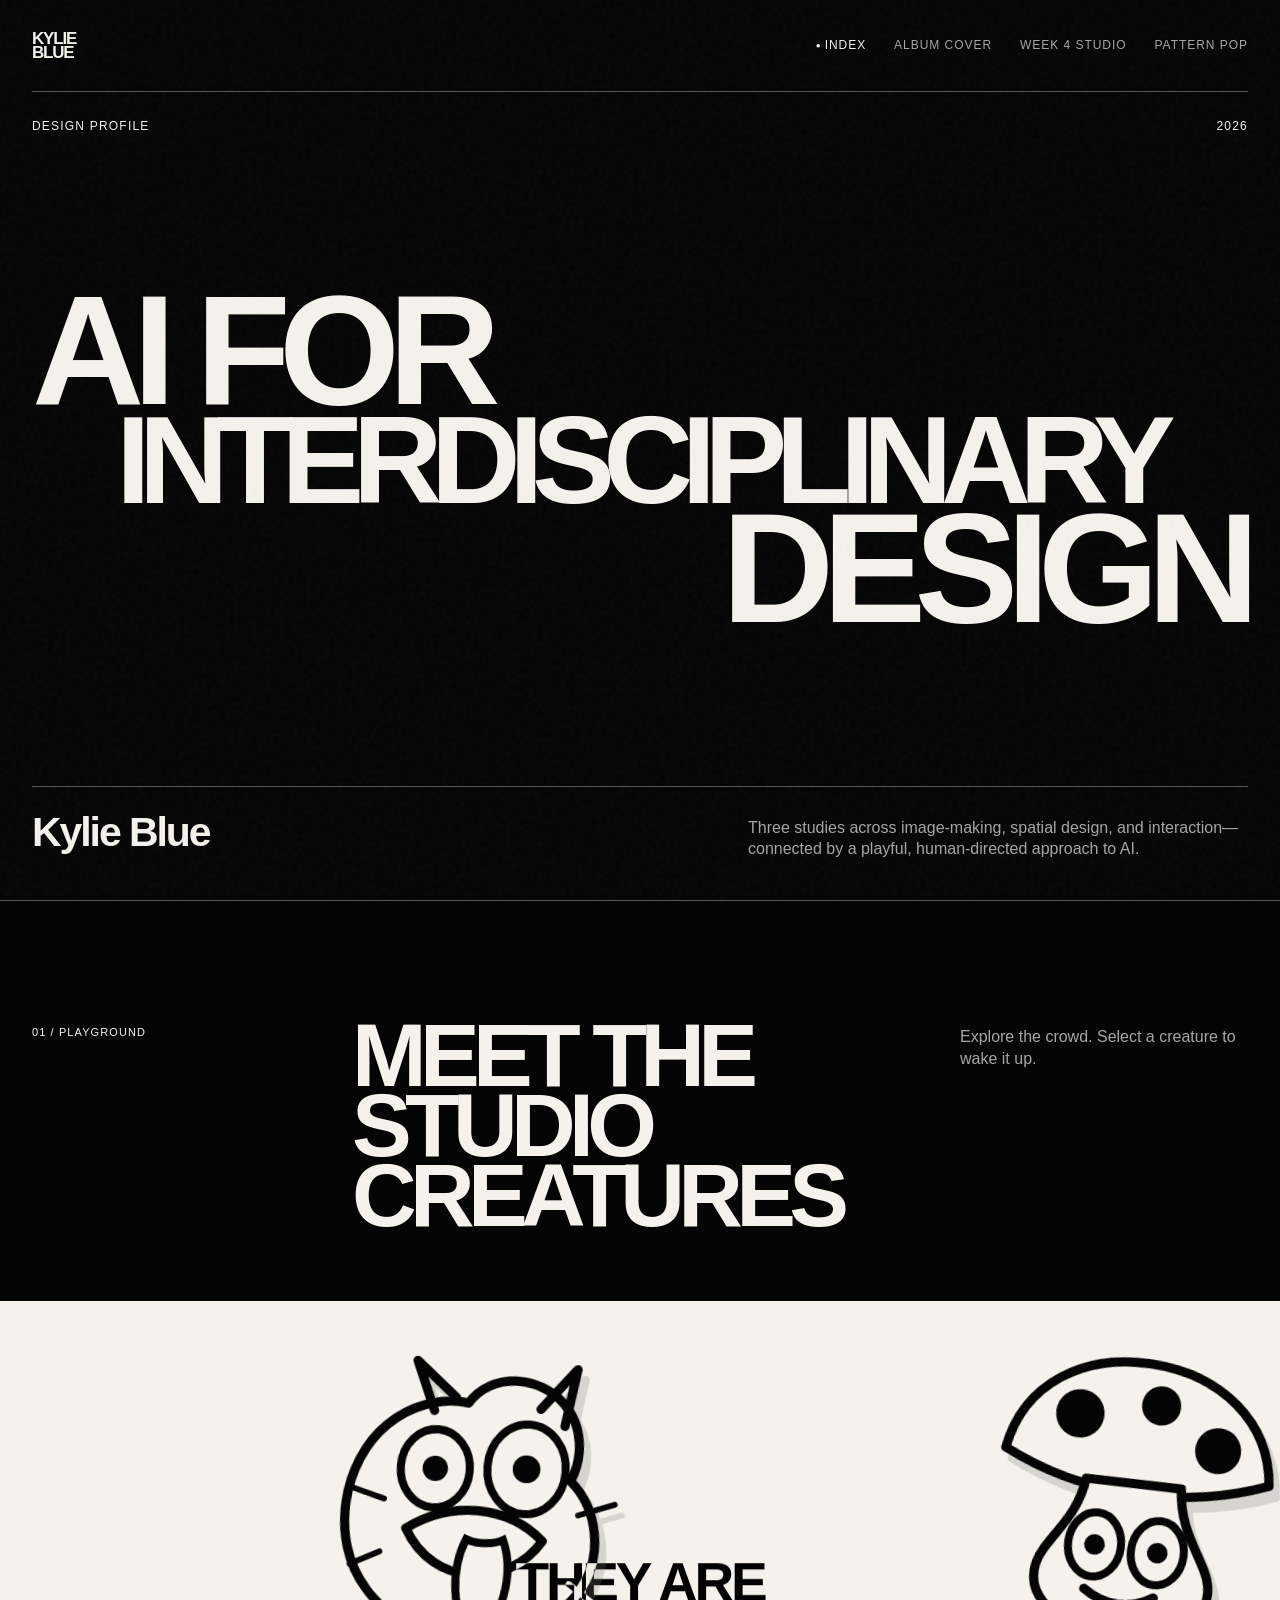
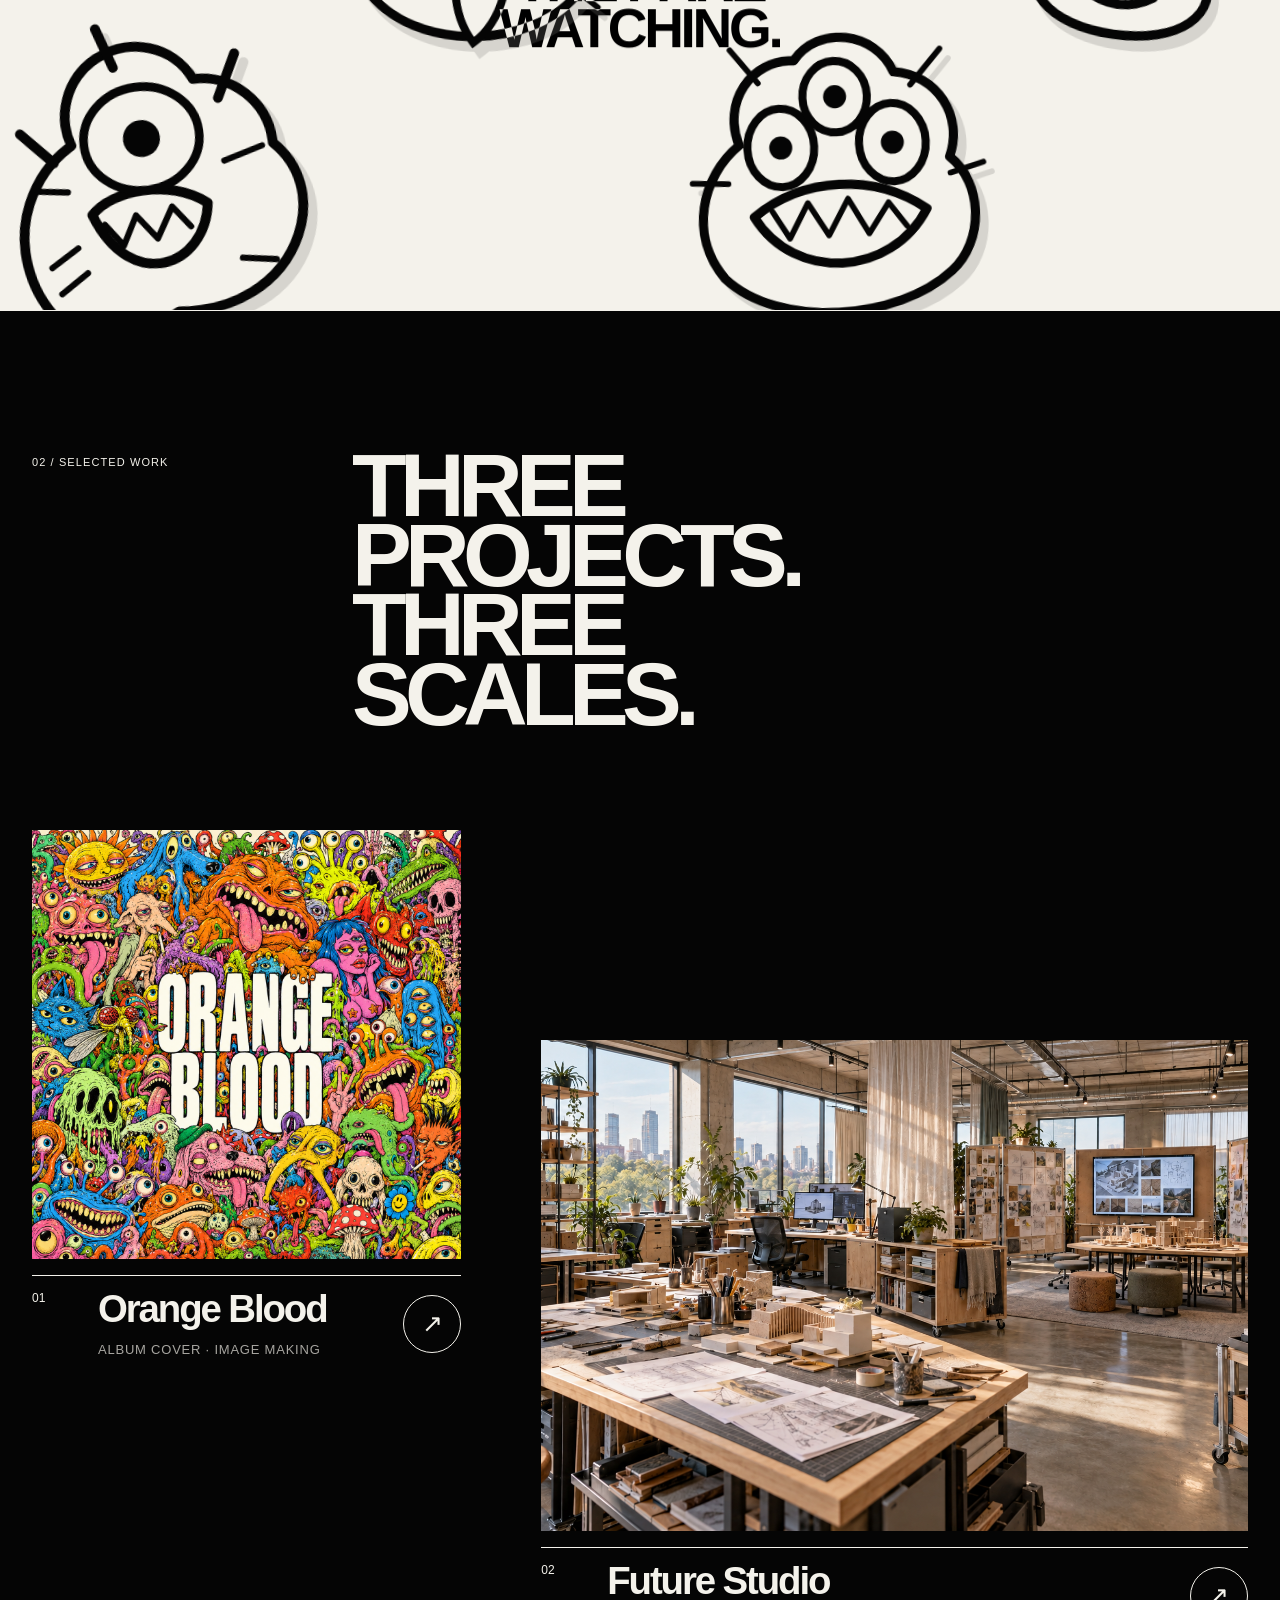
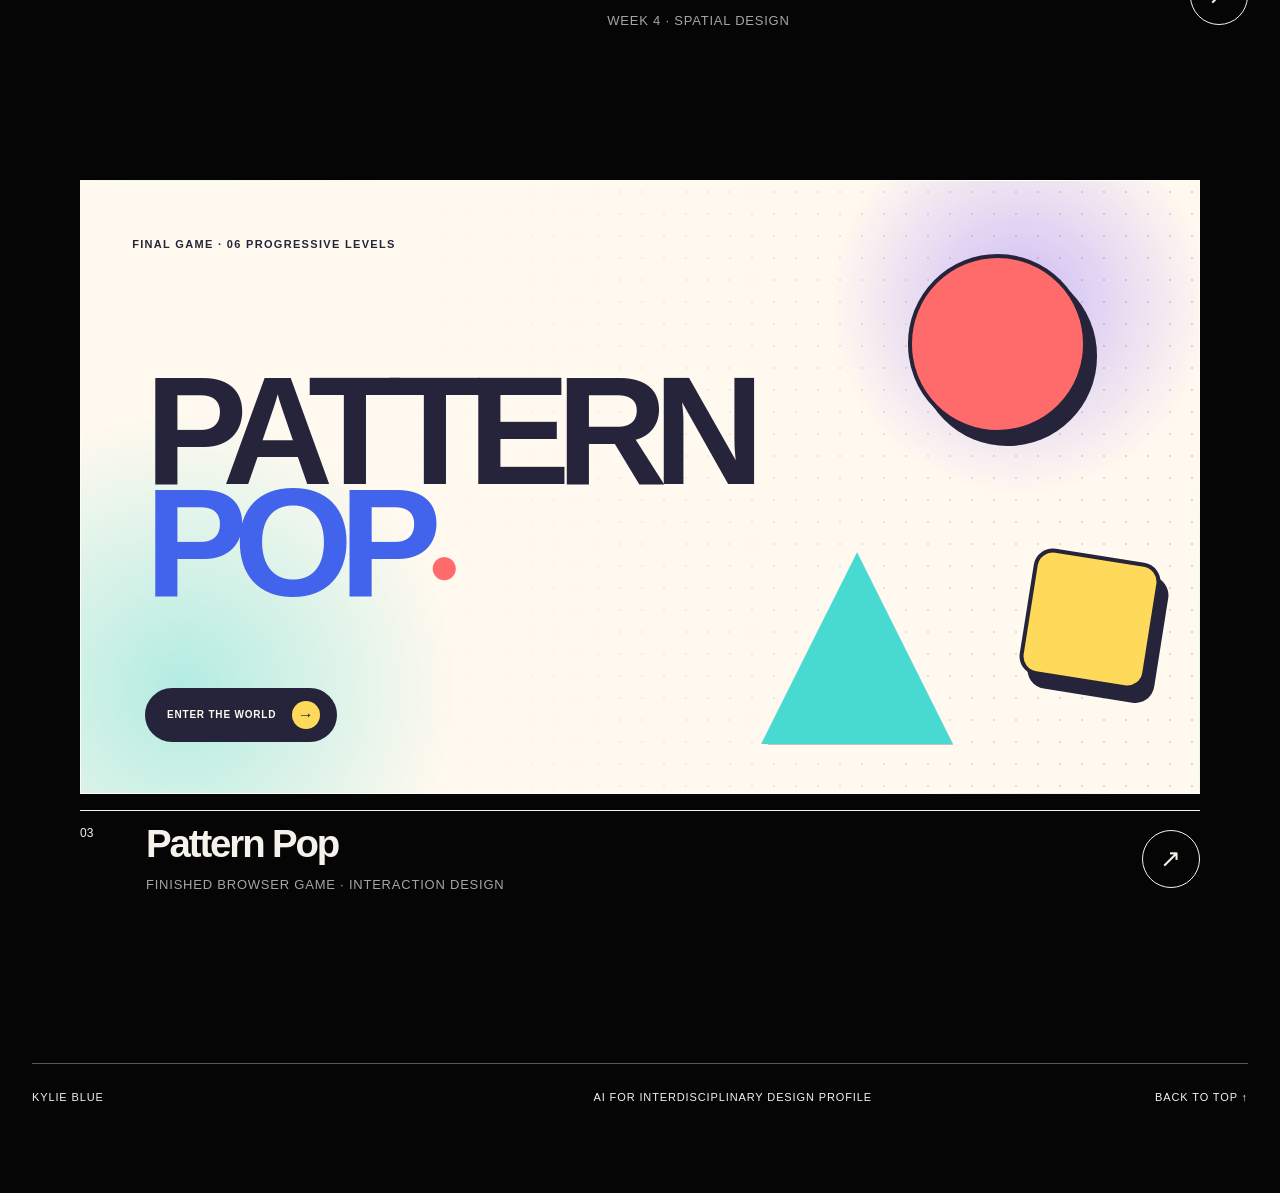
==== commit 10f1382e: "Advance six-level Pattern Pop for Week 3" ====
--- a/index.html
+++ b/index.html
@@ -18,7 +18,7 @@
         <a class="active" href="index.html">Index</a>
         <a href="album.html">Album cover</a>
         <a href="studio.html">Week 4 studio</a>
-        <a href="pattern-pop/index.html">Pattern Pop</a>
+        <a href="pattern-pop/week2.html">Pattern Pop</a>
       </nav>
     </header>
 
@@ -137,9 +137,9 @@
             </div>
           </a>
 
-          <a class="project-card pattern-card" href="pattern-pop/index.html">
+          <a class="project-card pattern-card" href="pattern-pop/week2.html">
             <div class="project-image-wrap pattern-preview" role="img" aria-label="Pattern Pop browser game with colorful geometric shapes">
-              <span class="preview-kicker">Interactive puzzle · 03 stages</span>
+              <span class="preview-kicker">Final game · 06 progressive levels</span>
               <strong><span>PATTERN</span><span>POP<i>●</i></span></strong>
               <span class="preview-shape preview-circle" aria-hidden="true"></span>
               <span class="preview-shape preview-triangle" aria-hidden="true"></span>
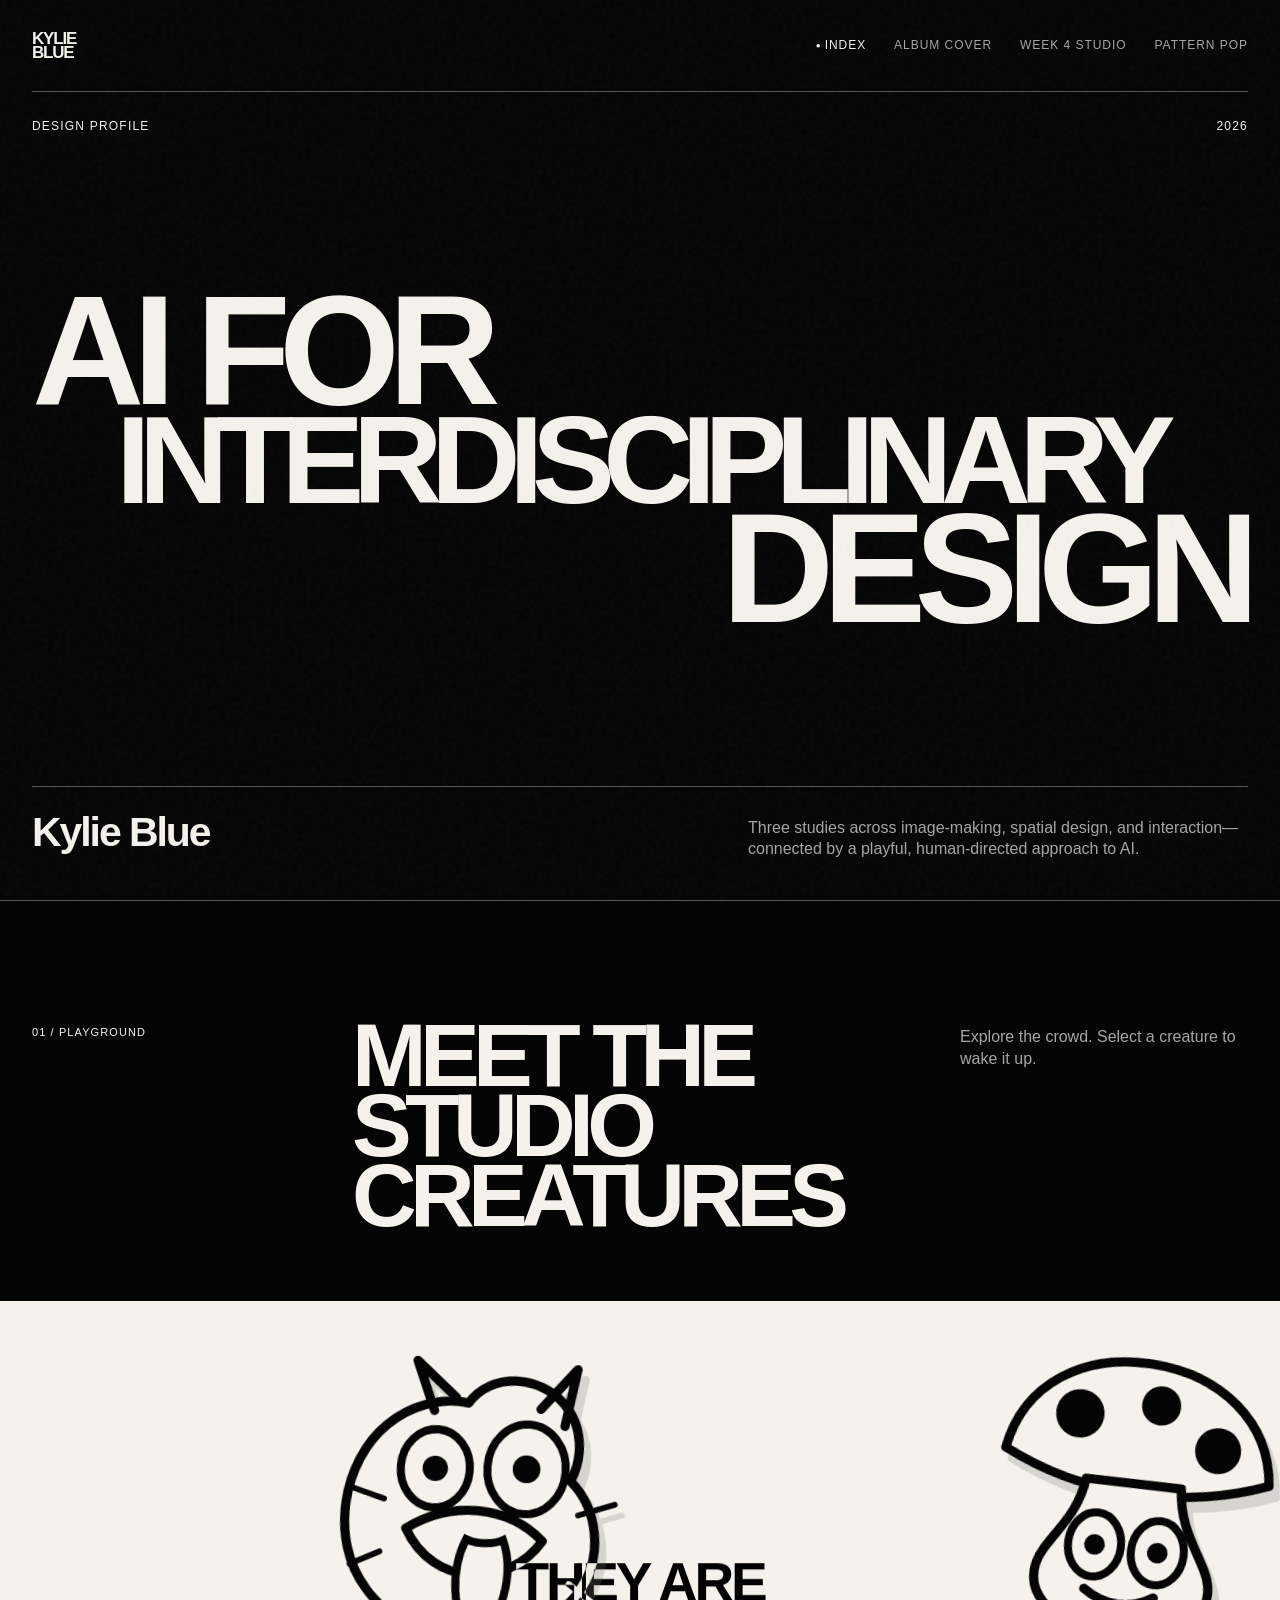
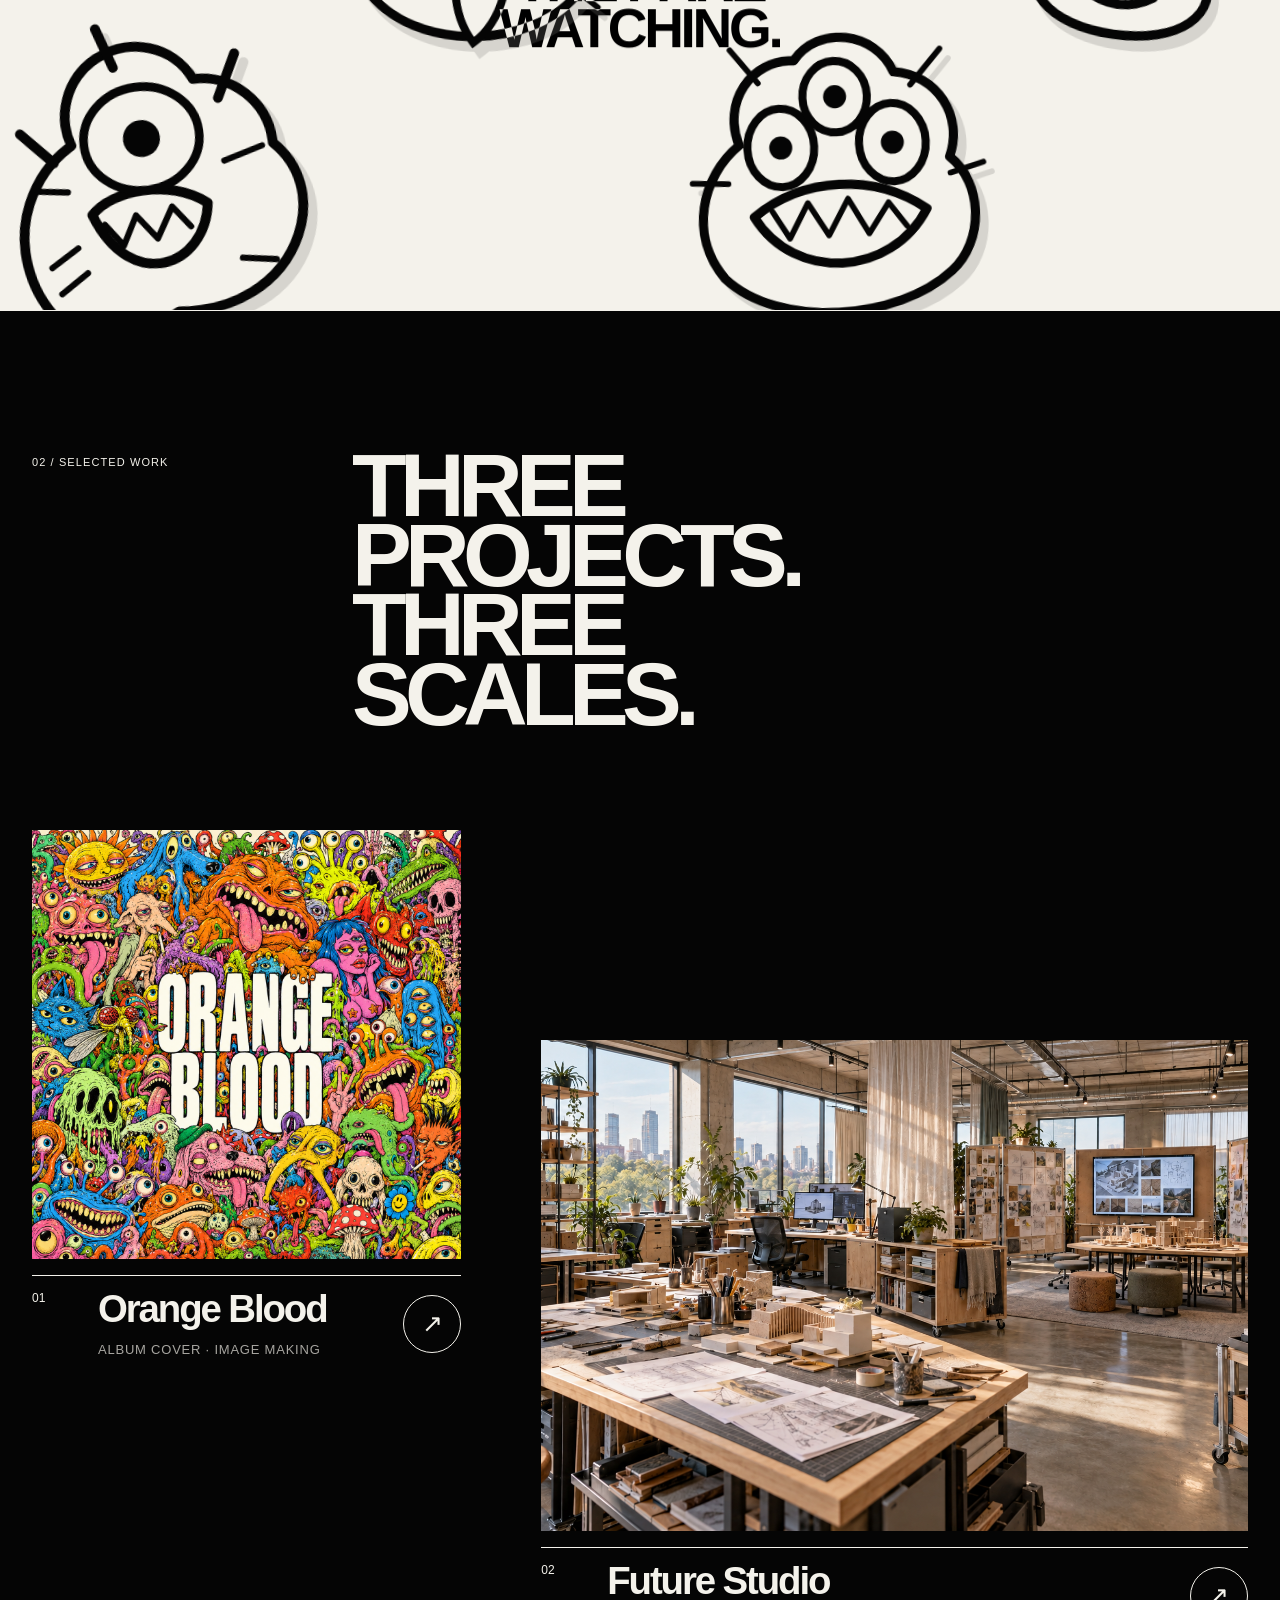
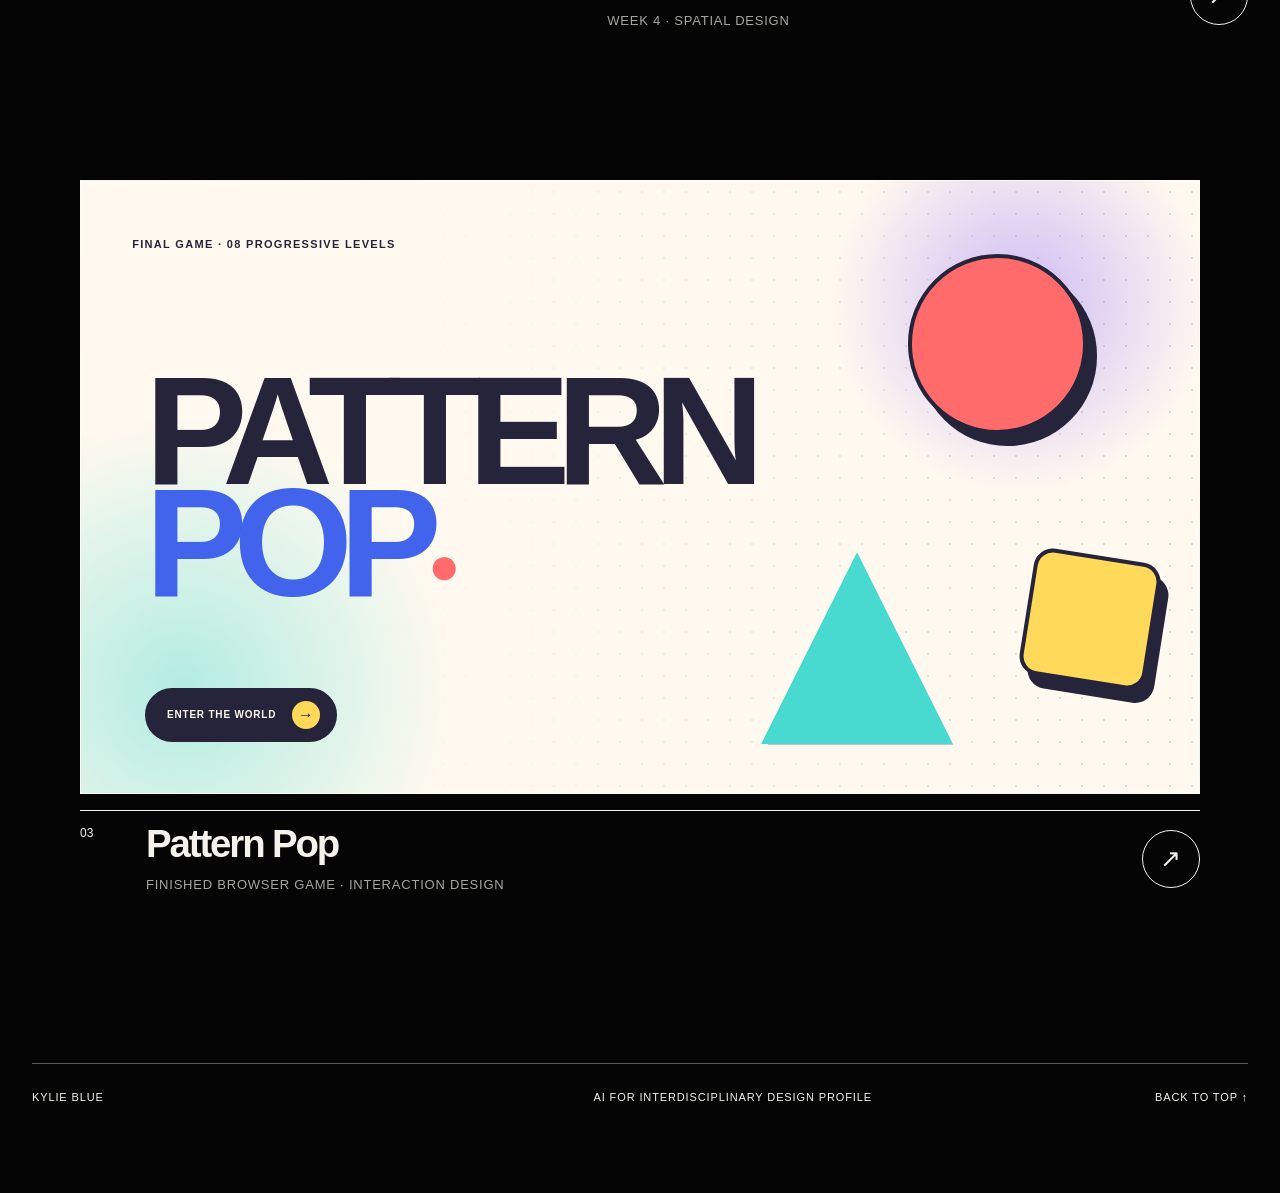
==== commit ad1b5321: "Add Hallucination act and playful ending" ====
--- a/index.html
+++ b/index.html
@@ -139,7 +139,7 @@
 
           <a class="project-card pattern-card" href="pattern-pop/week2.html">
             <div class="project-image-wrap pattern-preview" role="img" aria-label="Pattern Pop browser game with colorful geometric shapes">
-              <span class="preview-kicker">Final game · 06 progressive levels</span>
+              <span class="preview-kicker">Final game · 08 progressive levels</span>
               <strong><span>PATTERN</span><span>POP<i>●</i></span></strong>
               <span class="preview-shape preview-circle" aria-hidden="true"></span>
               <span class="preview-shape preview-triangle" aria-hidden="true"></span>
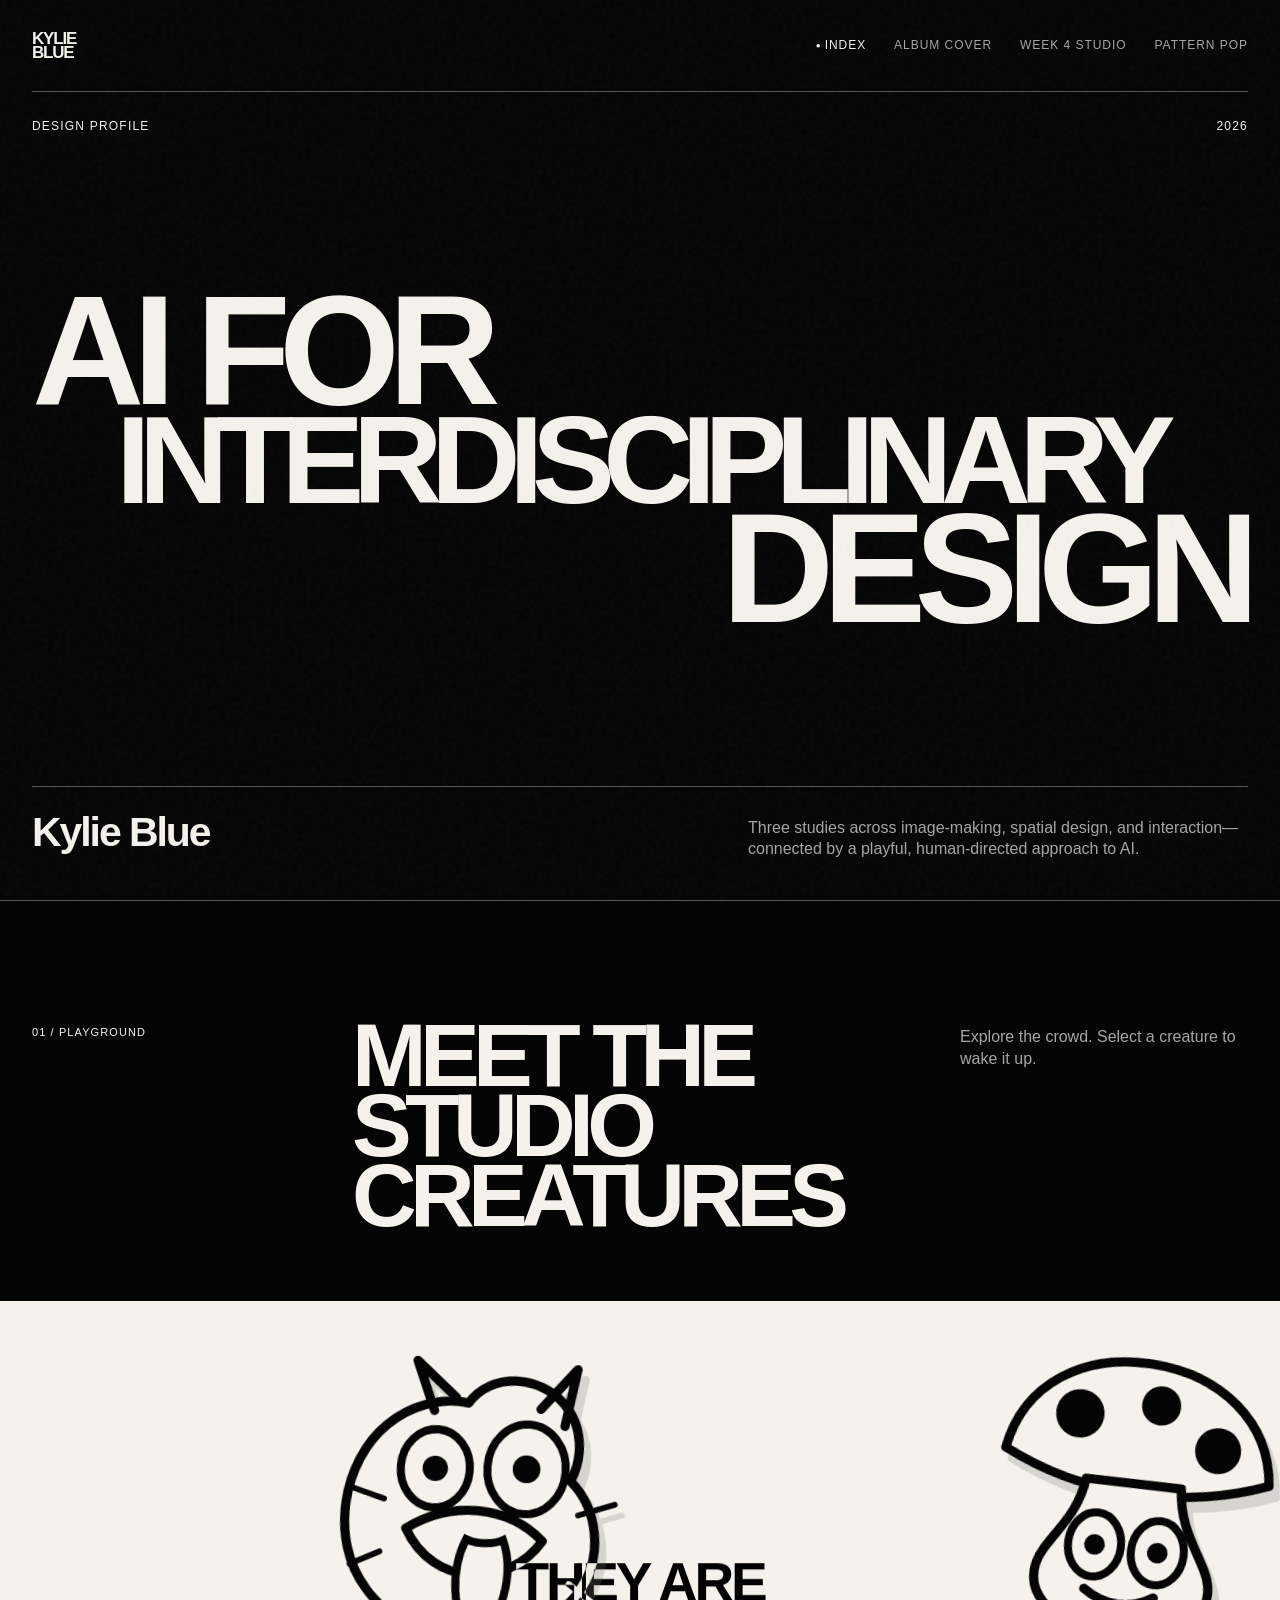
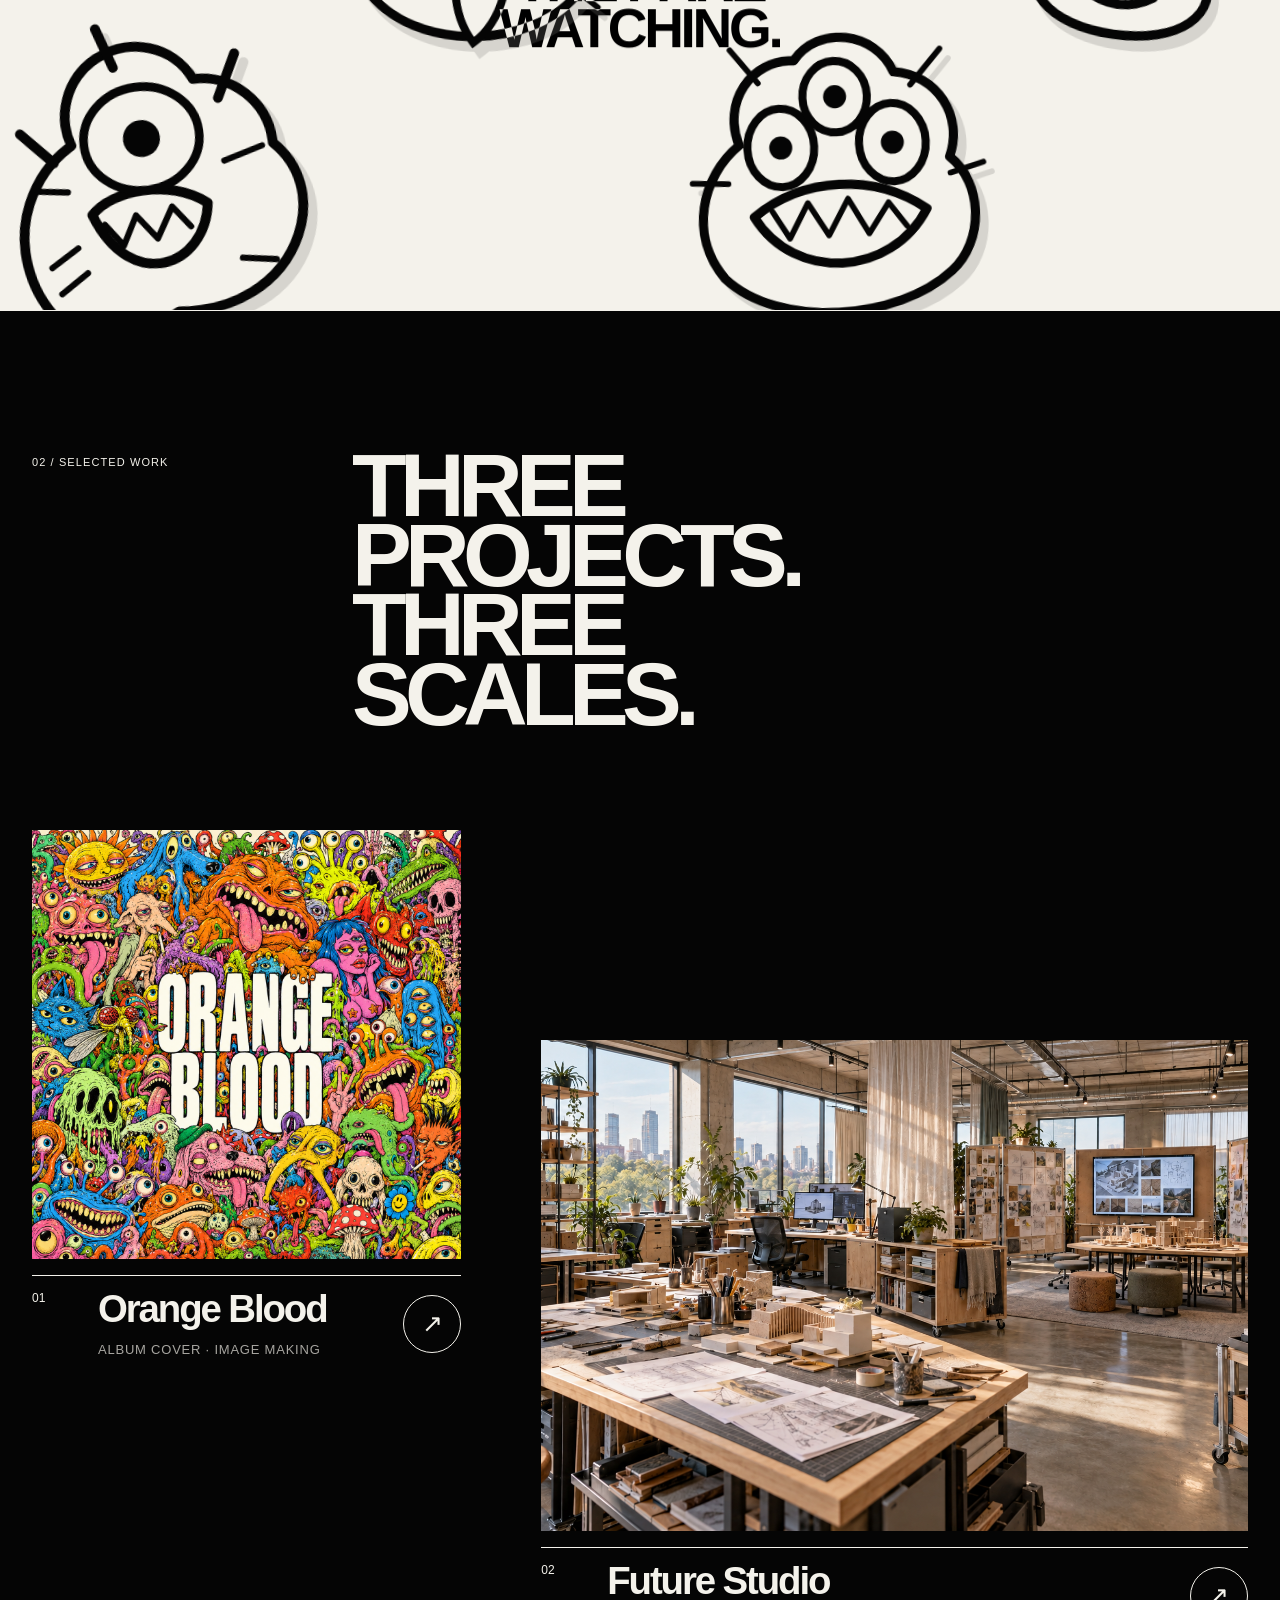
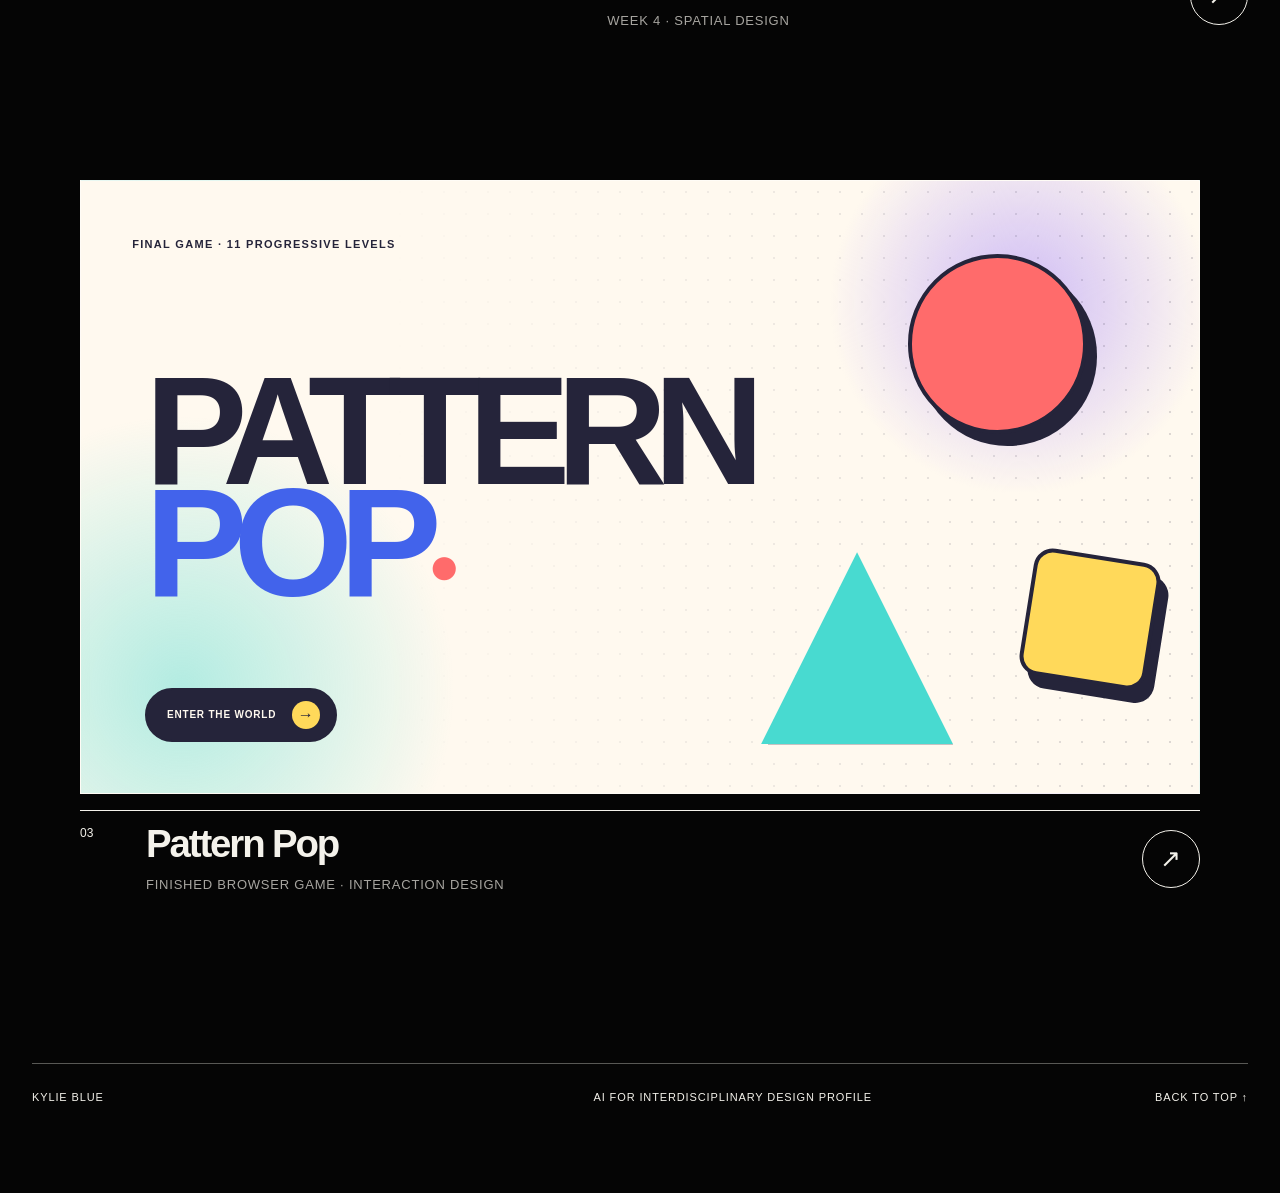
==== commit ab00af90: "Extend Pattern Pop to eleven levels" ====
--- a/index.html
+++ b/index.html
@@ -139,7 +139,7 @@
 
           <a class="project-card pattern-card" href="pattern-pop/week2.html">
             <div class="project-image-wrap pattern-preview" role="img" aria-label="Pattern Pop browser game with colorful geometric shapes">
-              <span class="preview-kicker">Final game · 08 progressive levels</span>
+              <span class="preview-kicker">Final game · 11 progressive levels</span>
               <strong><span>PATTERN</span><span>POP<i>●</i></span></strong>
               <span class="preview-shape preview-circle" aria-hidden="true"></span>
               <span class="preview-shape preview-triangle" aria-hidden="true"></span>
